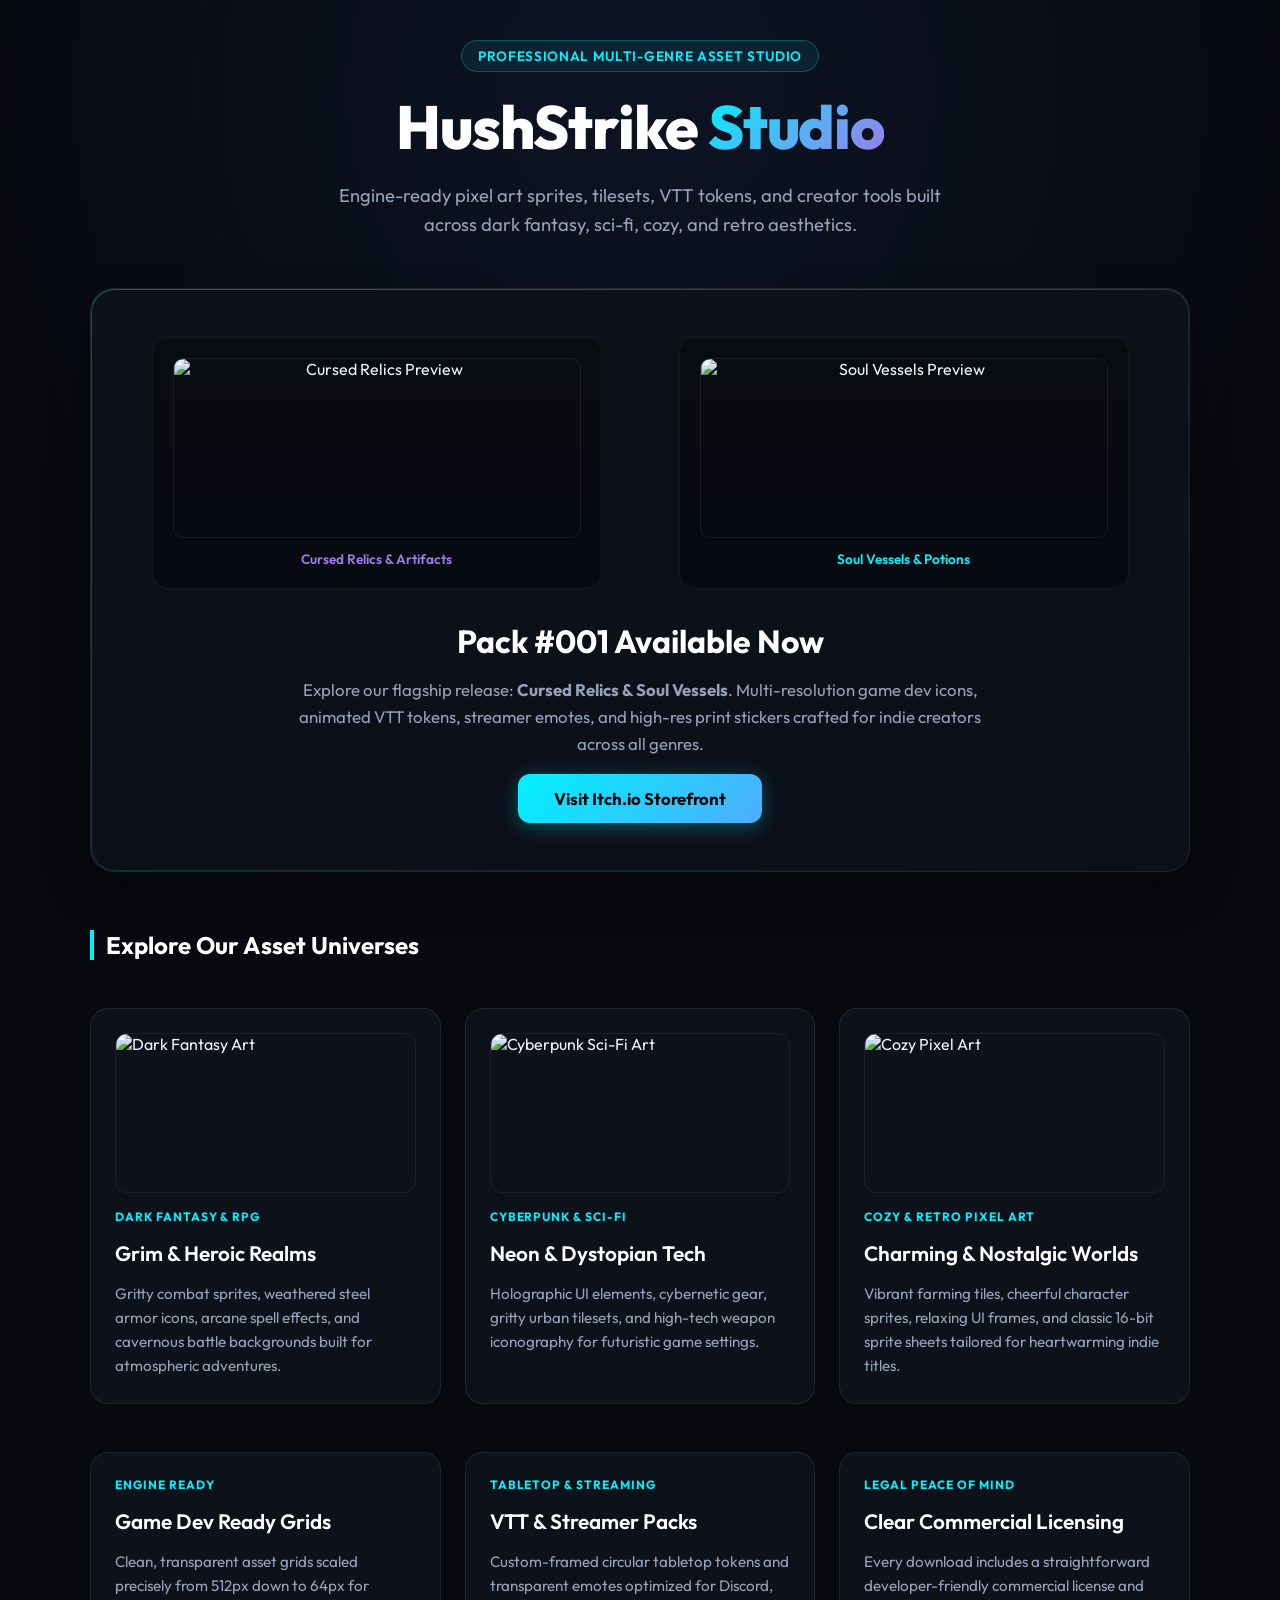
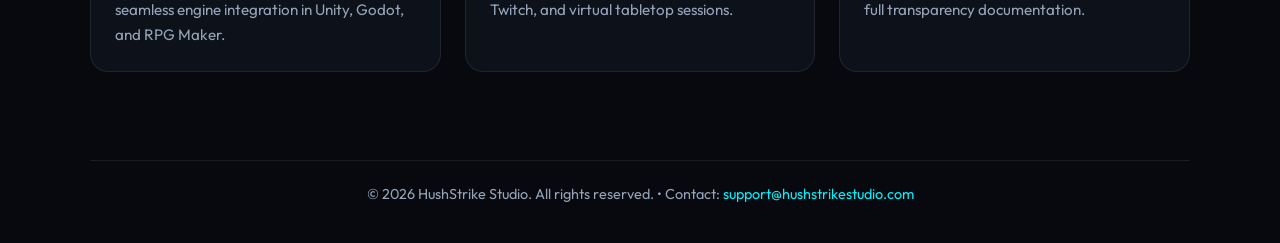
==== index.html @ 203c2a75 "Reset and update full index.html with meta tags and storefront link" ====
<!DOCTYPE html>
<html lang="en">
<head>
    <meta charset="UTF-8">
    <meta name="viewport" content="width=device-width, initial-scale=1.0">
    <title>HushStrike Studio | Professional Multi-Genre Game Assets</title>
    
    <!-- SEO & Open Graph Social Preview Meta Tags -->
    <meta name="description" content="Engine-ready pixel art sprites, tilesets, VTT tokens, and creator tools built across dark fantasy, sci-fi, cozy, and retro aesthetics.">
    <meta property="og:title" content="HushStrike Studio | Professional Multi-Genre Game Assets">
    <meta property="og:description" content="Engine-ready pixel art sprites, tilesets, VTT tokens, and creator tools. Explore Pack #001: Cursed Relics & Soul Vessels.">
    <meta property="og:type" content="website">
    <meta property="og:url" content="https://www.hushstrikestudio.com">

    <link href="https://fonts.googleapis.com/css2?family=Outfit:wght@300;400;500;600;700;800&display=swap" rel="stylesheet">
    <style>
        :root {
            --bg-deep: #07090e;
            --bg-card: #0d111a;
            --bg-card-hover: #131a28;
            --accent-cyan: #00f2fe;
            --accent-blue: #4facfe;
            --accent-purple: #9f7aea;
            --text-main: #f1f5f9;
            --text-muted: #94a3b8;
            --border-color: rgba(255, 255, 255, 0.08);
            --border-glow: rgba(0, 242, 254, 0.3);
        }

        * {
            box-sizing: border-box;
            margin: 0;
            padding: 0;
        }

        body {
            font-family: 'Outfit', sans-serif;
            background-color: var(--bg-deep);
            color: var(--text-main);
            min-height: 100vh;
            display: flex;
            flex-direction: column;
            align-items: center;
            padding: 40px 20px;
            overflow-x: hidden;
            position: relative;
        }

        body::before {
            content: '';
            position: fixed;
            top: 0; left: 0; width: 100%; height: 100%;
            background: radial-gradient(circle at 50% 10%, rgba(15, 23, 42, 0.8) 0%, rgba(7, 9, 14, 0.95) 70%);
            z-index: -1;
        }

        .container {
            max-width: 1100px;
            width: 100%;
            display: flex;
            flex-direction: column;
            align-items: center;
            gap: 48px;
        }

        /* Header */
        header {
            text-align: center;
            display: flex;
            flex-direction: column;
            align-items: center;
            gap: 16px;
        }

        .badge {
            background: rgba(0, 242, 254, 0.08);
            border: 1px solid rgba(0, 242, 254, 0.25);
            color: var(--accent-cyan);
            padding: 6px 16px;
            border-radius: 20px;
            font-size: 0.85rem;
            font-weight: 600;
            letter-spacing: 0.05em;
            text-transform: uppercase;
        }

        h1 {
            font-size: clamp(2.5rem, 5vw, 3.8rem);
            font-weight: 800;
            letter-spacing: -0.02em;
            color: #ffffff;
        }

        h1 span {
            background: linear-gradient(135deg, var(--accent-cyan), var(--accent-purple));
            -webkit-background-clip: text;
            -webkit-text-fill-color: transparent;
        }

        header p {
            font-size: 1.15rem;
            color: var(--text-muted);
            max-width: 650px;
            line-height: 1.6;
        }

        /* Hero / Flagship Banner */
        .hero-banner {
            width: 100%;
            background: linear-gradient(180deg, var(--bg-card) 0%, rgba(13, 17, 26, 0.9) 100%);
            border: 1px solid var(--border-color);
            border-radius: 24px;
            padding: 48px 32px;
            display: flex;
            flex-direction: column;
            align-items: center;
            text-align: center;
            gap: 32px;
            position: relative;
            box-shadow: 0 20px 40px rgba(0, 0, 0, 0.4), inset 0 1px 0 rgba(255, 255, 255, 0.1);
        }

        .hero-banner::after {
            content: '';
            position: absolute;
            inset: 0;
            border-radius: 24px;
            border: 1px solid transparent;
            background: linear-gradient(135deg, var(--border-glow), transparent) border-box;
            -webkit-mask: linear-gradient(#fff 0 0) padding-box, linear-gradient(#fff 0 0);
            -webkit-mask-composite: xor;
            mask-composite: exclude;
            pointer-events: none;
        }

        .art-preview-row {
            display: flex;
            justify-content: space-around;
            width: 100%;
            gap: 20px;
            flex-wrap: wrap;
        }

        .art-preview-card {
            flex: 1;
            min-width: 280px;
            max-width: 450px;
            background: rgba(0, 0, 0, 0.35);
            border: 1px solid rgba(255, 255, 255, 0.05);
            border-radius: 16px;
            padding: 20px;
            display: flex;
            flex-direction: column;
            align-items: center;
            gap: 12px;
        }

        .art-preview-card img {
            width: 100%;
            height: 180px;
            object-fit: cover;
            border-radius: 10px;
            border: 1px solid rgba(255, 255, 255, 0.08);
        }

        .hero-content {
            display: flex;
            flex-direction: column;
            align-items: center;
            gap: 16px;
            max-width: 700px;
        }

        .hero-content h2 {
            font-size: 2rem;
            font-weight: 700;
            color: #ffffff;
        }

        .hero-content p {
            color: var(--text-muted);
            font-size: 1.05rem;
            line-height: 1.6;
        }

        .btn-primary {
            display: inline-flex;
            align-items: center;
            justify-content: center;
            background: linear-gradient(135deg, var(--accent-cyan), var(--accent-blue));
            color: #07090e;
            font-weight: 700;
            font-size: 1.05rem;
            padding: 14px 36px;
            border-radius: 12px;
            text-decoration: none;
            transition: transform 0.2s ease, box-shadow 0.2s ease;
            box-shadow: 0 4px 20px rgba(0, 242, 254, 0.3);
        }

        .btn-primary:hover {
            transform: translateY(-2px);
            box-shadow: 0 6px 25px rgba(0, 242, 254, 0.5);
        }

        /* Asset Universes Grid */
        .section-title {
            font-size: 1.5rem;
            font-weight: 700;
            align-self: flex-start;
            margin-top: 10px;
            color: #ffffff;
            border-left: 4px solid var(--accent-cyan);
            padding-left: 12px;
        }

        .grid-3 {
            display: grid;
            grid-template-columns: repeat(auto-fit, minmax(320px, 1fr));
            gap: 24px;
            width: 100%;
        }

        .universe-card {
            background-color: var(--bg-card);
            border: 1px solid var(--border-color);
            border-radius: 18px;
            padding: 24px;
            display: flex;
            flex-direction: column;
            gap: 16px;
            transition: transform 0.2s ease, border-color 0.2s ease, background-color 0.2s ease;
        }

        .universe-card:hover {
            transform: translateY(-4px);
            background-color: var(--bg-card-hover);
            border-color: rgba(0, 242, 254, 0.25);
        }

        .universe-img {
            width: 100%;
            height: 160px;
            object-fit: cover;
            border-radius: 12px;
            border: 1px solid rgba(255, 255, 255, 0.06);
        }

        .universe-tag {
            font-size: 0.75rem;
            font-weight: 700;
            letter-spacing: 0.08em;
            text-transform: uppercase;
            color: var(--accent-cyan);
        }

        .universe-card h3 {
            font-size: 1.3rem;
            font-weight: 600;
            color: #ffffff;
        }

        .universe-card p {
            color: var(--text-muted);
            font-size: 0.95rem;
            line-height: 1.6;
        }

        /* Footer */
        footer {
            margin-top: 40px;
            text-align: center;
            color: var(--text-muted);
            font-size: 0.9rem;
            border-top: 1px solid var(--border-color);
            width: 100%;
            padding-top: 24px;
        }

        footer a {
            color: var(--accent-cyan);
            text-decoration: none;
        }

        footer a:hover {
            text-decoration: underline;
        }

        @media (max-width: 768px) {
            body { padding: 20px 12px; }
            .hero-banner { padding: 32px 16px; }
        }
    </style>
</head>
<body>

    <div class="container">
        <!-- Header -->
        <header>
            <div class="badge">Professional Multi-Genre Asset Studio</div>
            <h1>HushStrike <span>Studio</span></h1>
            <p>Engine-ready pixel art sprites, tilesets, VTT tokens, and creator tools built across dark fantasy, sci-fi, cozy, and retro aesthetics.</p>
        </header>

        <!-- Hero / Flagship Release Banner -->
        <section class="hero-banner">
            <div class="art-preview-row">
                <div class="art-preview-card">
                    <img src="https://images.unsplash.com/photo-1518709268805-4e9042af9f23?auto=format&fit=crop&w=600&q=80" alt="Cursed Relics Preview">
                    <span style="font-size: 0.85rem; color: var(--accent-purple); font-weight: 600;">Cursed Relics & Artifacts</span>
                </div>
                <div class="art-preview-card">
                    <img src="https://images.unsplash.com/photo-1550745165-9bc0b252726f?auto=format&fit=crop&w=600&q=80" alt="Soul Vessels Preview">
                    <span style="font-size: 0.85rem; color: var(--accent-cyan); font-weight: 600;">Soul Vessels & Potions</span>
                </div>
            </div>

            <div class="hero-content">
                <h2>Pack #001 Available Now</h2>
                <p>Explore our flagship release: <strong>Cursed Relics & Soul Vessels</strong>. Multi-resolution game dev icons, animated VTT tokens, streamer emotes, and high-res print stickers crafted for indie creators across all genres.</p>
                <a href="https://hushstrike.itch.io" target="_blank" class="btn-primary">Visit Itch.io Storefront</a>
            </div>
        </section>

        <!-- Asset Universes Grid -->
        <h2 class="section-title">Explore Our Asset Universes</h2>
        <div class="grid-3">
            <div class="universe-card">
                <img src="https://images.unsplash.com/photo-1579783902614-a3fb3927b675?auto=format&fit=crop&w=600&q=80" alt="Dark Fantasy Art" class="universe-img">
                <div class="universe-tag">Dark Fantasy & RPG</div>
                <h3>Grim & Heroic Realms</h3>
                <p>Gritty combat sprites, weathered steel armor icons, arcane spell effects, and cavernous battle backgrounds built for atmospheric adventures.</p>
            </div>

            <div class="universe-card">
                <img src="https://images.unsplash.com/photo-1508739773434-c26b3d09e071?auto=format&fit=crop&w=600&q=80" alt="Cyberpunk Sci-Fi Art" class="universe-img">
                <div class="universe-tag">Cyberpunk & Sci-Fi</div>
                <h3>Neon & Dystopian Tech</h3>
                <p>Holographic UI elements, cybernetic gear, gritty urban tilesets, and high-tech weapon iconography for futuristic game settings.</p>
            </div>

            <div class="universe-card">
                <img src="https://images.unsplash.com/photo-1550684848-fac1c5b4e853?auto=format&fit=crop&w=600&q=80" alt="Cozy Pixel Art" class="universe-img">
                <div class="universe-tag">Cozy & Retro Pixel Art</div>
                <h3>Charming & Nostalgic Worlds</h3>
                <p>Vibrant farming tiles, cheerful character sprites, relaxing UI frames, and classic 16-bit sprite sheets tailored for heartwarming indie titles.</p>
            </div>
        </div>

        <!-- Features Grid -->
        <div class="grid-3">
            <div class="universe-card">
                <div class="universe-tag">Engine Ready</div>
                <h3>Game Dev Ready Grids</h3>
                <p>Clean, transparent asset grids scaled precisely from 512px down to 64px for seamless engine integration in Unity, Godot, and RPG Maker.</p>
            </div>

            <div class="universe-card">
                <div class="universe-tag">Tabletop & Streaming</div>
                <h3>VTT & Streamer Packs</h3>
                <p>Custom-framed circular tabletop tokens and transparent emotes optimized for Discord, Twitch, and virtual tabletop sessions.</p>
            </div>

            <div class="universe-card">
                <div class="universe-tag">Legal Peace of Mind</div>
                <h3>Clear Commercial Licensing</h3>
                <p>Every download includes a straightforward developer-friendly commercial license and full transparency documentation.</p>
            </div>
        </div>

        <!-- Footer -->
        <footer>
            <p>&copy; 2026 HushStrike Studio. All rights reserved. &bull; Contact: <a href="mailto:support@hushstrikestudio.com">support@hushstrikestudio.com</a></p>
        </footer>
    </div>

</body>
</html>
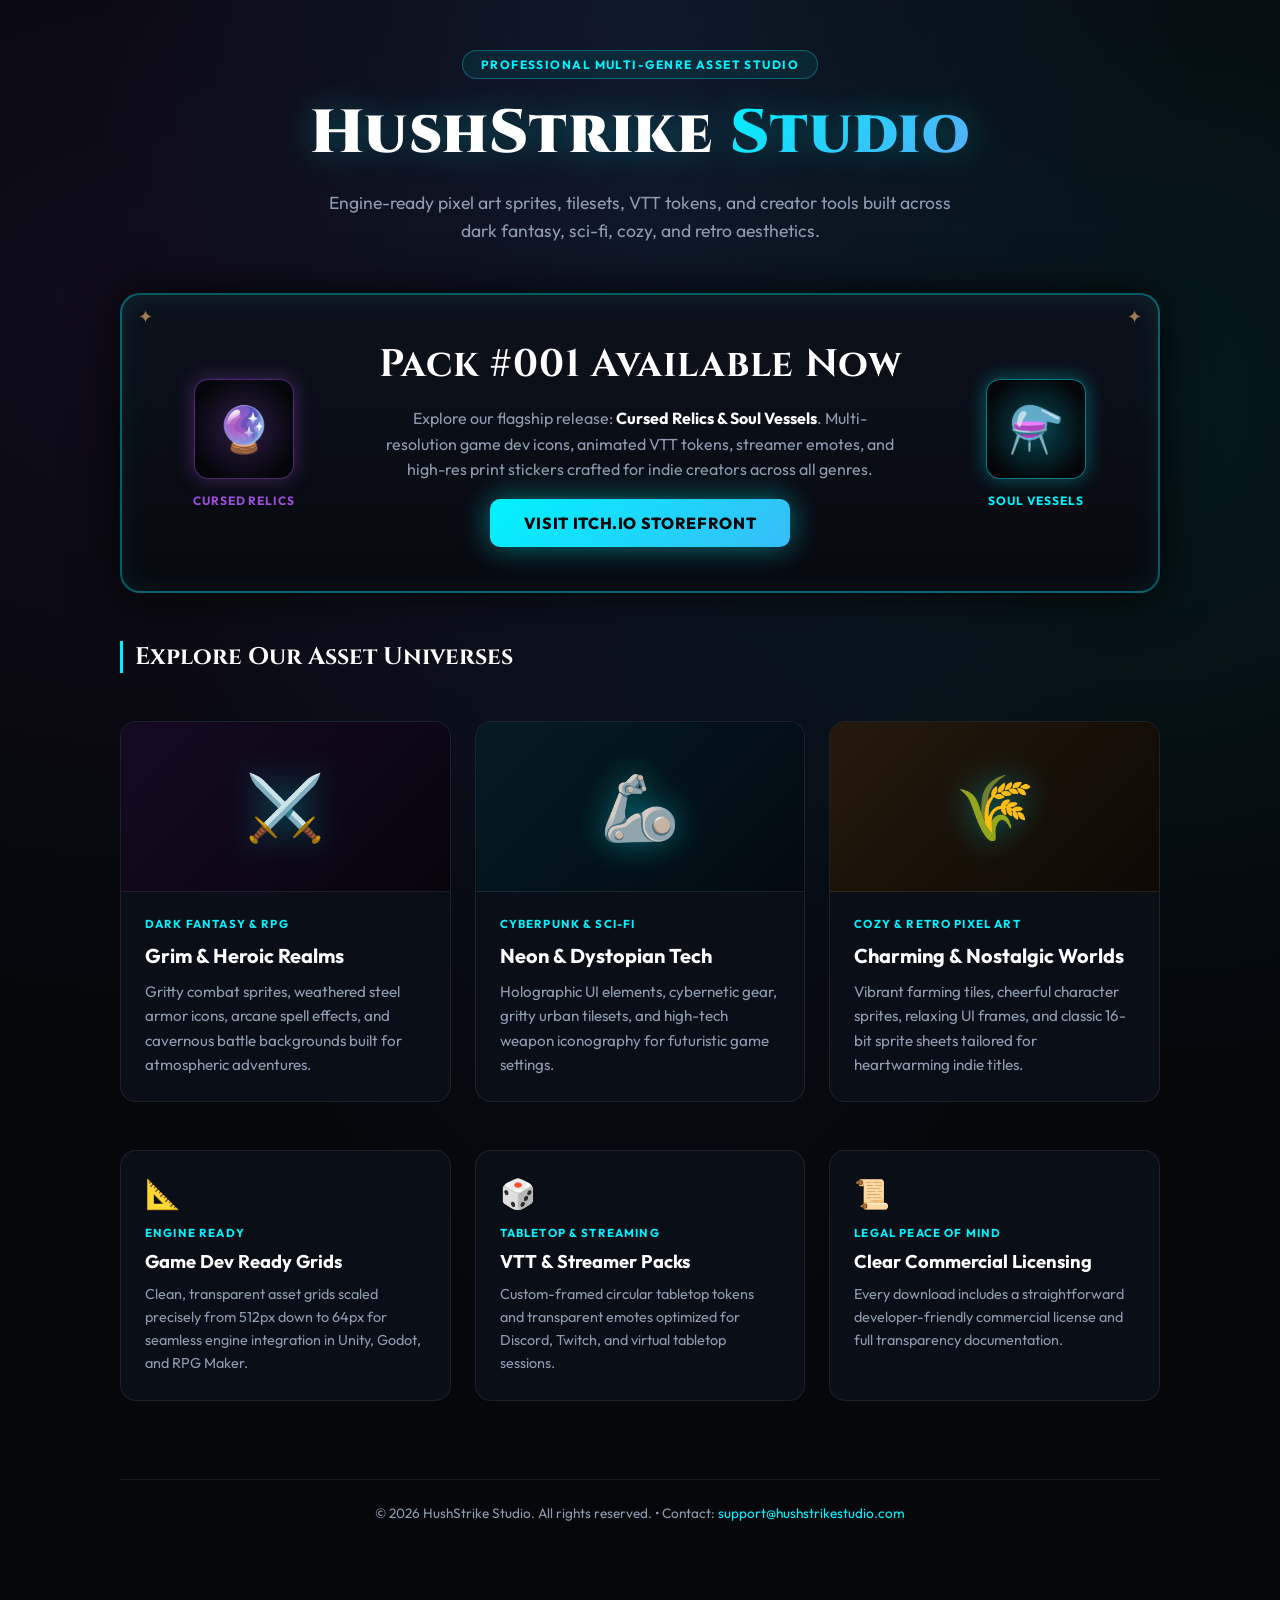
==== commit 0d996019: "Fix hero layout structure and clean up card art presentation" ====
--- a/index.html
+++ b/index.html
@@ -5,26 +5,25 @@
     <meta name="viewport" content="width=device-width, initial-scale=1.0">
     <title>HushStrike Studio | Professional Multi-Genre Game Assets</title>
     
-    <!-- SEO & Open Graph Social Preview Meta Tags -->
     <meta name="description" content="Engine-ready pixel art sprites, tilesets, VTT tokens, and creator tools built across dark fantasy, sci-fi, cozy, and retro aesthetics.">
     <meta property="og:title" content="HushStrike Studio | Professional Multi-Genre Game Assets">
     <meta property="og:description" content="Engine-ready pixel art sprites, tilesets, VTT tokens, and creator tools. Explore Pack #001: Cursed Relics & Soul Vessels.">
     <meta property="og:type" content="website">
     <meta property="og:url" content="https://www.hushstrikestudio.com">
 
-    <link href="https://fonts.googleapis.com/css2?family=Outfit:wght@300;400;500;600;700;800&display=swap" rel="stylesheet">
+    <link href="https://fonts.googleapis.com/css2?family=Cinzel:wght@700;800;900&family=Outfit:wght@400;500;600;700&display=swap" rel="stylesheet">
     <style>
         :root {
-            --bg-deep: #07090e;
-            --bg-card: #0d111a;
-            --bg-card-hover: #131a28;
+            --bg-deep: #05070b;
+            --card-surface: #0a0e17;
             --accent-cyan: #00f2fe;
             --accent-blue: #4facfe;
-            --accent-purple: #9f7aea;
-            --text-main: #f1f5f9;
-            --text-muted: #94a3b8;
-            --border-color: rgba(255, 255, 255, 0.08);
-            --border-glow: rgba(0, 242, 254, 0.3);
+            --accent-purple: #9d4edd;
+            --accent-gold: #e0a96d;
+            --text-main: #f8fafc;
+            --text-muted: #8e9bb0;
+            --border-subtle: rgba(255, 255, 255, 0.08);
+            --border-glow: rgba(0, 242, 254, 0.4);
         }
 
         * {
@@ -36,26 +35,19 @@
         body {
             font-family: 'Outfit', sans-serif;
             background-color: var(--bg-deep);
+            background-image: 
+                radial-gradient(ellipse at 50% 0%, rgba(20, 35, 60, 0.6) 0%, transparent 60%),
+                radial-gradient(circle at 10% 20%, rgba(157, 78, 221, 0.08) 0%, transparent 40%),
+                radial-gradient(circle at 90% 25%, rgba(0, 242, 254, 0.08) 0%, transparent 40%);
             color: var(--text-main);
             min-height: 100vh;
             display: flex;
-            flex-direction: column;
-            align-items: center;
-            padding: 40px 20px;
-            overflow-x: hidden;
-            position: relative;
-        }
-
-        body::before {
-            content: '';
-            position: fixed;
-            top: 0; left: 0; width: 100%; height: 100%;
-            background: radial-gradient(circle at 50% 10%, rgba(15, 23, 42, 0.8) 0%, rgba(7, 9, 14, 0.95) 70%);
-            z-index: -1;
+            justify-content: center;
+            padding: 50px 20px 80px 20px;
         }
 
         .container {
-            max-width: 1100px;
+            max-width: 1040px;
             width: 100%;
             display: flex;
             flex-direction: column;
@@ -63,200 +55,252 @@
             gap: 48px;
         }
 
-        /* Header */
+        /* Studio Header */
         header {
             text-align: center;
             display: flex;
             flex-direction: column;
             align-items: center;
-            gap: 16px;
+            gap: 14px;
         }
 
         .badge {
             background: rgba(0, 242, 254, 0.08);
-            border: 1px solid rgba(0, 242, 254, 0.25);
+            border: 1px solid rgba(0, 242, 254, 0.3);
             color: var(--accent-cyan);
-            padding: 6px 16px;
-            border-radius: 20px;
-            font-size: 0.85rem;
-            font-weight: 600;
-            letter-spacing: 0.05em;
+            padding: 6px 18px;
+            border-radius: 9999px;
+            font-size: 0.75rem;
+            font-weight: 700;
+            letter-spacing: 0.12em;
             text-transform: uppercase;
         }
 
         h1 {
-            font-size: clamp(2.5rem, 5vw, 3.8rem);
-            font-weight: 800;
-            letter-spacing: -0.02em;
-            color: #ffffff;
+            font-family: 'Cinzel', serif;
+            font-size: clamp(2.4rem, 5vw, 3.8rem);
+            font-weight: 900;
+            letter-spacing: 0.02em;
+            color: #ffffff;
+            text-shadow: 0 0 35px rgba(0, 242, 254, 0.3);
         }
 
         h1 span {
-            background: linear-gradient(135deg, var(--accent-cyan), var(--accent-purple));
+            background: linear-gradient(135deg, var(--accent-cyan), #60a5fa);
             -webkit-background-clip: text;
             -webkit-text-fill-color: transparent;
         }
 
         header p {
-            font-size: 1.15rem;
+            font-size: 1.1rem;
             color: var(--text-muted);
-            max-width: 650px;
+            max-width: 640px;
             line-height: 1.6;
         }
 
-        /* Hero / Flagship Banner */
+        /* Ornate Hero Showcase (Pack 001) */
         .hero-banner {
             width: 100%;
-            background: linear-gradient(180deg, var(--bg-card) 0%, rgba(13, 17, 26, 0.9) 100%);
-            border: 1px solid var(--border-color);
-            border-radius: 24px;
-            padding: 48px 32px;
-            display: flex;
-            flex-direction: column;
-            align-items: center;
+            position: relative;
+            background: linear-gradient(180deg, #0d121c 0%, #07090f 100%);
+            border: 2px solid rgba(0, 242, 254, 0.35);
+            border-radius: 20px;
+            padding: 44px 32px;
+            display: grid;
+            grid-template-columns: 180px 1fr 180px;
+            align-items: center;
+            gap: 24px;
+            box-shadow: 0 0 50px rgba(0, 0, 0, 0.9), inset 0 0 30px rgba(0, 242, 254, 0.08);
+            overflow: hidden;
+        }
+
+        /* Decorative filigree corners */
+        .hero-banner::before {
+            content: "✦";
+            position: absolute;
+            top: 10px; left: 16px;
+            color: var(--accent-gold);
+            font-size: 1.1rem;
+            opacity: 0.7;
+        }
+        .hero-banner::after {
+            content: "✦";
+            position: absolute;
+            top: 10px; right: 16px;
+            color: var(--accent-gold);
+            font-size: 1.1rem;
+            opacity: 0.7;
+        }
+
+        .side-art {
+            display: flex;
+            flex-direction: column;
+            align-items: center;
+            gap: 14px;
+        }
+
+        .relic-item {
+            width: 100px;
+            height: 100px;
+            border-radius: 14px;
+            background: radial-gradient(circle, rgba(157, 78, 221, 0.25) 0%, rgba(0,0,0,0.6) 80%);
+            border: 1px solid rgba(157, 78, 221, 0.5);
+            display: flex;
+            align-items: center;
+            justify-content: center;
+            font-size: 2.8rem;
+            box-shadow: 0 0 20px rgba(157, 78, 221, 0.35);
+            animation: pulseGlow 4s infinite ease-in-out;
+        }
+
+        .vessel-item {
+            width: 100px;
+            height: 100px;
+            border-radius: 14px;
+            background: radial-gradient(circle, rgba(0, 242, 254, 0.25) 0%, rgba(0,0,0,0.6) 80%);
+            border: 1px solid rgba(0, 242, 254, 0.5);
+            display: flex;
+            align-items: center;
+            justify-content: center;
+            font-size: 2.8rem;
+            box-shadow: 0 0 20px rgba(0, 242, 254, 0.35);
+            animation: pulseGlow 4s infinite ease-in-out reverse;
+        }
+
+        .side-art-label {
+            font-size: 0.75rem;
+            font-weight: 700;
+            letter-spacing: 0.08em;
+            text-transform: uppercase;
+        }
+
+        .hero-content {
             text-align: center;
-            gap: 32px;
-            position: relative;
-            box-shadow: 0 20px 40px rgba(0, 0, 0, 0.4), inset 0 1px 0 rgba(255, 255, 255, 0.1);
-        }
-
-        .hero-banner::after {
-            content: '';
-            position: absolute;
-            inset: 0;
-            border-radius: 24px;
-            border: 1px solid transparent;
-            background: linear-gradient(135deg, var(--border-glow), transparent) border-box;
-            -webkit-mask: linear-gradient(#fff 0 0) padding-box, linear-gradient(#fff 0 0);
-            -webkit-mask-composite: xor;
-            mask-composite: exclude;
-            pointer-events: none;
-        }
-
-        .art-preview-row {
-            display: flex;
-            justify-content: space-around;
-            width: 100%;
-            gap: 20px;
-            flex-wrap: wrap;
-        }
-
-        .art-preview-card {
-            flex: 1;
-            min-width: 280px;
-            max-width: 450px;
-            background: rgba(0, 0, 0, 0.35);
-            border: 1px solid rgba(255, 255, 255, 0.05);
-            border-radius: 16px;
-            padding: 20px;
-            display: flex;
-            flex-direction: column;
-            align-items: center;
-            gap: 12px;
-        }
-
-        .art-preview-card img {
-            width: 100%;
-            height: 180px;
-            object-fit: cover;
-            border-radius: 10px;
-            border: 1px solid rgba(255, 255, 255, 0.08);
-        }
-
-        .hero-content {
             display: flex;
             flex-direction: column;
             align-items: center;
             gap: 16px;
-            max-width: 700px;
         }
 
         .hero-content h2 {
-            font-size: 2rem;
-            font-weight: 700;
-            color: #ffffff;
+            font-family: 'Cinzel', serif;
+            font-size: clamp(1.8rem, 3.5vw, 2.4rem);
+            color: #ffffff;
+            letter-spacing: 0.02em;
         }
 
         .hero-content p {
             color: var(--text-muted);
-            font-size: 1.05rem;
+            font-size: 1rem;
             line-height: 1.6;
-        }
-
-        .btn-primary {
+            max-width: 520px;
+        }
+
+        .hero-content p strong {
+            color: #ffffff;
+        }
+
+        .btn-store {
             display: inline-flex;
             align-items: center;
             justify-content: center;
-            background: linear-gradient(135deg, var(--accent-cyan), var(--accent-blue));
-            color: #07090e;
-            font-weight: 700;
-            font-size: 1.05rem;
-            padding: 14px 36px;
-            border-radius: 12px;
+            background: linear-gradient(135deg, var(--accent-cyan), #38bdf8);
+            color: #05070b;
+            font-weight: 800;
+            font-size: 1rem;
+            letter-spacing: 0.04em;
+            text-transform: uppercase;
+            padding: 14px 34px;
+            border-radius: 10px;
             text-decoration: none;
+            box-shadow: 0 0 30px rgba(0, 242, 254, 0.45);
             transition: transform 0.2s ease, box-shadow 0.2s ease;
-            box-shadow: 0 4px 20px rgba(0, 242, 254, 0.3);
-        }
-
-        .btn-primary:hover {
+        }
+
+        .btn-store:hover {
             transform: translateY(-2px);
-            box-shadow: 0 6px 25px rgba(0, 242, 254, 0.5);
+            box-shadow: 0 0 45px rgba(0, 242, 254, 0.7);
+        }
+
+        /* Section Titles */
+        .section-title {
+            font-family: 'Cinzel', serif;
+            font-size: 1.5rem;
+            font-weight: 700;
+            align-self: flex-start;
+            color: #ffffff;
+            border-left: 3px solid var(--accent-cyan);
+            padding-left: 12px;
         }
 
         /* Asset Universes Grid */
-        .section-title {
-            font-size: 1.5rem;
-            font-weight: 700;
-            align-self: flex-start;
-            margin-top: 10px;
-            color: #ffffff;
-            border-left: 4px solid var(--accent-cyan);
-            padding-left: 12px;
-        }
-
         .grid-3 {
             display: grid;
-            grid-template-columns: repeat(auto-fit, minmax(320px, 1fr));
+            grid-template-columns: repeat(auto-fit, minmax(310px, 1fr));
             gap: 24px;
             width: 100%;
         }
 
         .universe-card {
-            background-color: var(--bg-card);
-            border: 1px solid var(--border-color);
-            border-radius: 18px;
-            padding: 24px;
-            display: flex;
-            flex-direction: column;
-            gap: 16px;
-            transition: transform 0.2s ease, border-color 0.2s ease, background-color 0.2s ease;
+            background-color: var(--card-surface);
+            border: 1px solid var(--border-subtle);
+            border-radius: 16px;
+            overflow: hidden;
+            display: flex;
+            flex-direction: column;
+            transition: transform 0.2s ease, border-color 0.2s ease;
         }
 
         .universe-card:hover {
             transform: translateY(-4px);
-            background-color: var(--bg-card-hover);
-            border-color: rgba(0, 242, 254, 0.25);
-        }
-
-        .universe-img {
+            border-color: rgba(0, 242, 254, 0.3);
+        }
+
+        .card-graphic {
             width: 100%;
-            height: 160px;
-            object-fit: cover;
-            border-radius: 12px;
-            border: 1px solid rgba(255, 255, 255, 0.06);
+            height: 170px;
+            display: flex;
+            align-items: center;
+            justify-content: center;
+            position: relative;
+            overflow: hidden;
+            border-bottom: 1px solid var(--border-subtle);
+        }
+
+        /* Illustrated card banners using styled atmospheric layers */
+        .dark-fantasy-bg {
+            background: linear-gradient(135deg, #160a22 0%, #08040d 100%);
+        }
+        .cyberpunk-bg {
+            background: linear-gradient(135deg, #041b24 0%, #030a10 100%);
+        }
+        .cozy-bg {
+            background: linear-gradient(135deg, #24190b 0%, #0e0904 100%);
+        }
+
+        .graphic-art-showcase {
+            font-size: 4rem;
+            filter: drop-shadow(0 0 16px rgba(0, 242, 254, 0.4));
+        }
+
+        .card-body {
+            padding: 24px;
+            display: flex;
+            flex-direction: column;
+            gap: 12px;
         }
 
         .universe-tag {
-            font-size: 0.75rem;
-            font-weight: 700;
-            letter-spacing: 0.08em;
+            font-size: 0.72rem;
+            font-weight: 700;
+            letter-spacing: 0.1em;
             text-transform: uppercase;
             color: var(--accent-cyan);
         }
 
         .universe-card h3 {
-            font-size: 1.3rem;
-            font-weight: 600;
+            font-size: 1.25rem;
+            font-weight: 700;
             color: #ffffff;
         }
 
@@ -266,13 +310,40 @@
             line-height: 1.6;
         }
 
-        /* Footer */
+        /* Feature Cards */
+        .feature-card {
+            background-color: var(--card-surface);
+            border: 1px solid var(--border-subtle);
+            border-radius: 16px;
+            padding: 24px;
+            display: flex;
+            flex-direction: column;
+            gap: 10px;
+        }
+
+        .feature-icon {
+            font-size: 1.8rem;
+            margin-bottom: 4px;
+        }
+
+        .feature-card h3 {
+            font-size: 1.15rem;
+            font-weight: 700;
+            color: #ffffff;
+        }
+
+        .feature-card p {
+            color: var(--text-muted);
+            font-size: 0.9rem;
+            line-height: 1.6;
+        }
+
         footer {
-            margin-top: 40px;
+            margin-top: 30px;
             text-align: center;
             color: var(--text-muted);
-            font-size: 0.9rem;
-            border-top: 1px solid var(--border-color);
+            font-size: 0.85rem;
+            border-top: 1px solid var(--border-subtle);
             width: 100%;
             padding-top: 24px;
         }
@@ -282,86 +353,113 @@
             text-decoration: none;
         }
 
-        footer a:hover {
-            text-decoration: underline;
-        }
-
-        @media (max-width: 768px) {
-            body { padding: 20px 12px; }
-            .hero-banner { padding: 32px 16px; }
+        @keyframes pulseGlow {
+            0%, 100% { transform: scale(1); box-shadow: 0 0 20px rgba(157, 78, 221, 0.35); }
+            50% { transform: scale(1.04); box-shadow: 0 0 35px rgba(157, 78, 221, 0.6); }
+        }
+
+        @media (max-width: 820px) {
+            .hero-banner {
+                grid-template-columns: 1fr;
+                padding: 32px 20px;
+            }
+            .side-art {
+                flex-direction: row;
+                justify-content: center;
+            }
         }
     </style>
 </head>
 <body>
 
     <div class="container">
-        <!-- Header -->
+        <!-- Studio Header -->
         <header>
             <div class="badge">Professional Multi-Genre Asset Studio</div>
             <h1>HushStrike <span>Studio</span></h1>
             <p>Engine-ready pixel art sprites, tilesets, VTT tokens, and creator tools built across dark fantasy, sci-fi, cozy, and retro aesthetics.</p>
         </header>
 
-        <!-- Hero / Flagship Release Banner -->
+        <!-- Flagship Hero Showcase -->
         <section class="hero-banner">
-            <div class="art-preview-row">
-                <div class="art-preview-card">
-                    <img src="https://images.unsplash.com/photo-1518709268805-4e9042af9f23?auto=format&fit=crop&w=600&q=80" alt="Cursed Relics Preview">
-                    <span style="font-size: 0.85rem; color: var(--accent-purple); font-weight: 600;">Cursed Relics & Artifacts</span>
-                </div>
-                <div class="art-preview-card">
-                    <img src="https://images.unsplash.com/photo-1550745165-9bc0b252726f?auto=format&fit=crop&w=600&q=80" alt="Soul Vessels Preview">
-                    <span style="font-size: 0.85rem; color: var(--accent-cyan); font-weight: 600;">Soul Vessels & Potions</span>
-                </div>
-            </div>
-
+            <!-- Left Side Art: Cursed Relics -->
+            <div class="side-art">
+                <div class="relic-item">🔮</div>
+                <div class="side-art-label" style="color: var(--accent-purple);">Cursed Relics</div>
+            </div>
+
+            <!-- Central Callout -->
             <div class="hero-content">
                 <h2>Pack #001 Available Now</h2>
                 <p>Explore our flagship release: <strong>Cursed Relics & Soul Vessels</strong>. Multi-resolution game dev icons, animated VTT tokens, streamer emotes, and high-res print stickers crafted for indie creators across all genres.</p>
-                <a href="https://hushstrike.itch.io" target="_blank" class="btn-primary">Visit Itch.io Storefront</a>
+                <a href="https://hushstrike.itch.io" target="_blank" class="btn-store">Visit Itch.io Storefront</a>
+            </div>
+
+            <!-- Right Side Art: Soul Vessels -->
+            <div class="side-art">
+                <div class="vessel-item">⚗️</div>
+                <div class="side-art-label" style="color: var(--accent-cyan);">Soul Vessels</div>
             </div>
         </section>
 
-        <!-- Asset Universes Grid -->
+        <!-- Asset Universes Showcase -->
         <h2 class="section-title">Explore Our Asset Universes</h2>
         <div class="grid-3">
+            <!-- Dark Fantasy Card -->
             <div class="universe-card">
-                <img src="https://images.unsplash.com/photo-1579783902614-a3fb3927b675?auto=format&fit=crop&w=600&q=80" alt="Dark Fantasy Art" class="universe-img">
-                <div class="universe-tag">Dark Fantasy & RPG</div>
-                <h3>Grim & Heroic Realms</h3>
-                <p>Gritty combat sprites, weathered steel armor icons, arcane spell effects, and cavernous battle backgrounds built for atmospheric adventures.</p>
-            </div>
-
+                <div class="card-graphic dark-fantasy-bg">
+                    <div class="graphic-art-showcase">⚔️</div>
+                </div>
+                <div class="card-body">
+                    <div class="universe-tag">Dark Fantasy & RPG</div>
+                    <h3>Grim & Heroic Realms</h3>
+                    <p>Gritty combat sprites, weathered steel armor icons, arcane spell effects, and cavernous battle backgrounds built for atmospheric adventures.</p>
+                </div>
+            </div>
+
+            <!-- Cyberpunk Card -->
             <div class="universe-card">
-                <img src="https://images.unsplash.com/photo-1508739773434-c26b3d09e071?auto=format&fit=crop&w=600&q=80" alt="Cyberpunk Sci-Fi Art" class="universe-img">
-                <div class="universe-tag">Cyberpunk & Sci-Fi</div>
-                <h3>Neon & Dystopian Tech</h3>
-                <p>Holographic UI elements, cybernetic gear, gritty urban tilesets, and high-tech weapon iconography for futuristic game settings.</p>
-            </div>
-
+                <div class="card-graphic cyberpunk-bg">
+                    <div class="graphic-art-showcase">🦾</div>
+                </div>
+                <div class="card-body">
+                    <div class="universe-tag">Cyberpunk & Sci-Fi</div>
+                    <h3>Neon & Dystopian Tech</h3>
+                    <p>Holographic UI elements, cybernetic gear, gritty urban tilesets, and high-tech weapon iconography for futuristic game settings.</p>
+                </div>
+            </div>
+
+            <!-- Cozy Pixel Card -->
             <div class="universe-card">
-                <img src="https://images.unsplash.com/photo-1550684848-fac1c5b4e853?auto=format&fit=crop&w=600&q=80" alt="Cozy Pixel Art" class="universe-img">
-                <div class="universe-tag">Cozy & Retro Pixel Art</div>
-                <h3>Charming & Nostalgic Worlds</h3>
-                <p>Vibrant farming tiles, cheerful character sprites, relaxing UI frames, and classic 16-bit sprite sheets tailored for heartwarming indie titles.</p>
+                <div class="card-graphic cozy-bg">
+                    <div class="graphic-art-showcase">🌾</div>
+                </div>
+                <div class="card-body">
+                    <div class="universe-tag">Cozy & Retro Pixel Art</div>
+                    <h3>Charming & Nostalgic Worlds</h3>
+                    <p>Vibrant farming tiles, cheerful character sprites, relaxing UI frames, and classic 16-bit sprite sheets tailored for heartwarming indie titles.</p>
+                </div>
             </div>
         </div>
 
-        <!-- Features Grid -->
+        <!-- Engine & Creator Specs -->
         <div class="grid-3">
-            <div class="universe-card">
+            <div class="feature-card">
+                <div class="feature-icon">📐</div>
                 <div class="universe-tag">Engine Ready</div>
                 <h3>Game Dev Ready Grids</h3>
                 <p>Clean, transparent asset grids scaled precisely from 512px down to 64px for seamless engine integration in Unity, Godot, and RPG Maker.</p>
             </div>
 
-            <div class="universe-card">
+            <div class="feature-card">
+                <div class="feature-icon">🎲</div>
                 <div class="universe-tag">Tabletop & Streaming</div>
                 <h3>VTT & Streamer Packs</h3>
                 <p>Custom-framed circular tabletop tokens and transparent emotes optimized for Discord, Twitch, and virtual tabletop sessions.</p>
             </div>
 
-            <div class="universe-card">
+            <div class="feature-card">
+                <div class="feature-icon">📜</div>
                 <div class="universe-tag">Legal Peace of Mind</div>
                 <h3>Clear Commercial Licensing</h3>
                 <p>Every download includes a straightforward developer-friendly commercial license and full transparency documentation.</p>
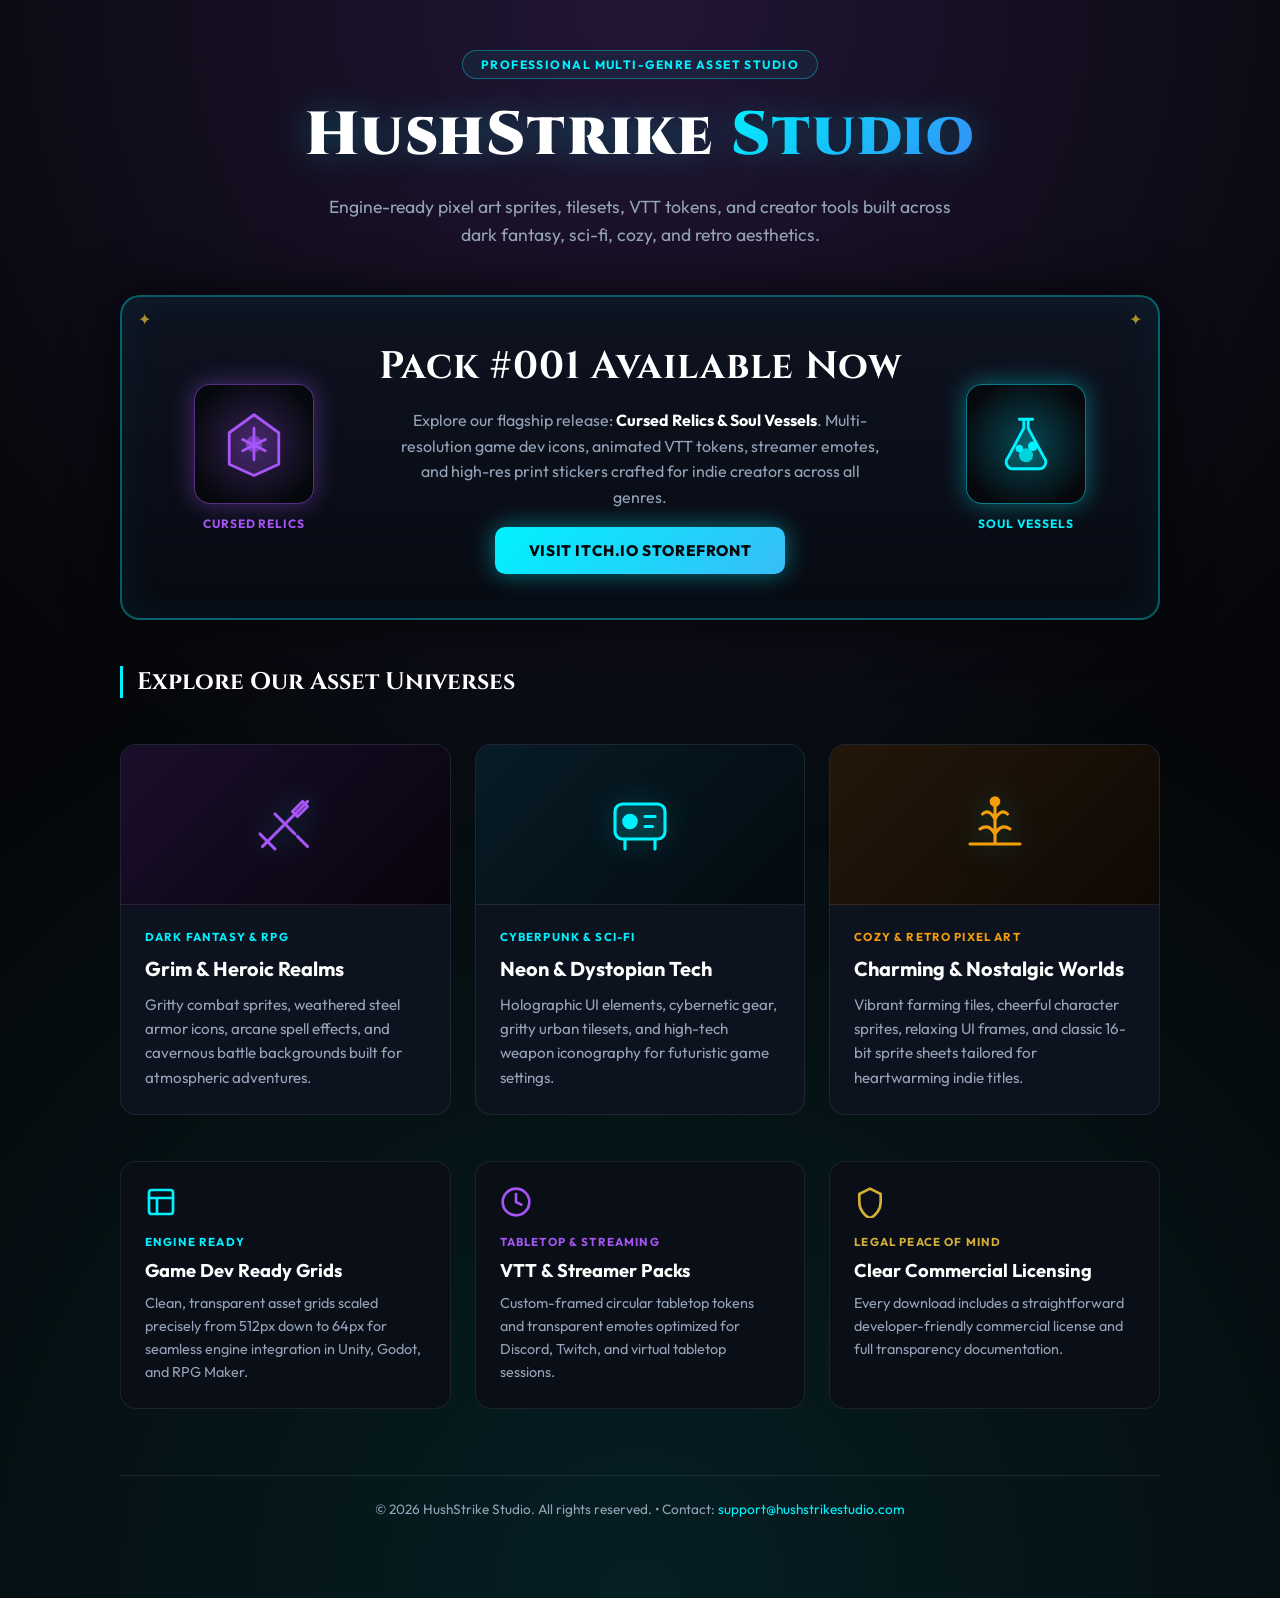
==== commit afa40e0a: "Update layout with embedded SVG artwork and flagship hero framing" ====
--- a/index.html
+++ b/index.html
@@ -3,27 +3,29 @@
 <head>
     <meta charset="UTF-8">
     <meta name="viewport" content="width=device-width, initial-scale=1.0">
-    <title>HushStrike Studio | Professional Multi-Genre Game Assets</title>
+    <title>HushStrike Studio | Multi-Genre Game Asset Studio</title>
     
     <meta name="description" content="Engine-ready pixel art sprites, tilesets, VTT tokens, and creator tools built across dark fantasy, sci-fi, cozy, and retro aesthetics.">
-    <meta property="og:title" content="HushStrike Studio | Professional Multi-Genre Game Assets">
+    <meta property="og:title" content="HushStrike Studio | Multi-Genre Game Asset Studio">
     <meta property="og:description" content="Engine-ready pixel art sprites, tilesets, VTT tokens, and creator tools. Explore Pack #001: Cursed Relics & Soul Vessels.">
     <meta property="og:type" content="website">
     <meta property="og:url" content="https://www.hushstrikestudio.com">
 
-    <link href="https://fonts.googleapis.com/css2?family=Cinzel:wght@700;800;900&family=Outfit:wght@400;500;600;700&display=swap" rel="stylesheet">
+    <link href="https://fonts.googleapis.com/css2?family=Cinzel:wght@600;700;800;900&family=Outfit:wght@300;400;500;600;700&display=swap" rel="stylesheet">
     <style>
         :root {
-            --bg-deep: #05070b;
-            --card-surface: #0a0e17;
-            --accent-cyan: #00f2fe;
-            --accent-blue: #4facfe;
-            --accent-purple: #9d4edd;
-            --accent-gold: #e0a96d;
-            --text-main: #f8fafc;
-            --text-muted: #8e9bb0;
+            --bg-void: #05070a;
+            --surface-panel: #0a0e17;
+            --surface-card: #0d121f;
+            --cyan-glow: #00f2fe;
+            --cyan-dim: rgba(0, 242, 254, 0.15);
+            --purple-glow: #a855f7;
+            --purple-dim: rgba(168, 85, 247, 0.15);
+            --gold-accent: #d4af37;
+            --text-heading: #f8fafc;
+            --text-muted: #94a3b8;
             --border-subtle: rgba(255, 255, 255, 0.08);
-            --border-glow: rgba(0, 242, 254, 0.4);
+            --border-glow: rgba(0, 242, 254, 0.35);
         }
 
         * {
@@ -34,12 +36,11 @@
 
         body {
             font-family: 'Outfit', sans-serif;
-            background-color: var(--bg-deep);
+            background-color: var(--bg-void);
             background-image: 
-                radial-gradient(ellipse at 50% 0%, rgba(20, 35, 60, 0.6) 0%, transparent 60%),
-                radial-gradient(circle at 10% 20%, rgba(157, 78, 221, 0.08) 0%, transparent 40%),
-                radial-gradient(circle at 90% 25%, rgba(0, 242, 254, 0.08) 0%, transparent 40%);
-            color: var(--text-main);
+                radial-gradient(circle at 50% 0%, rgba(168, 85, 247, 0.18) 0%, transparent 50%),
+                radial-gradient(circle at 50% 100%, rgba(0, 242, 254, 0.1) 0%, transparent 60%);
+            color: var(--text-muted);
             min-height: 100vh;
             display: flex;
             justify-content: center;
@@ -52,22 +53,22 @@
             display: flex;
             flex-direction: column;
             align-items: center;
-            gap: 48px;
-        }
-
-        /* Studio Header */
+            gap: 46px;
+        }
+
+        /* Top Header */
         header {
             text-align: center;
             display: flex;
             flex-direction: column;
             align-items: center;
-            gap: 14px;
+            gap: 16px;
         }
 
         .badge {
-            background: rgba(0, 242, 254, 0.08);
-            border: 1px solid rgba(0, 242, 254, 0.3);
-            color: var(--accent-cyan);
+            background: rgba(0, 242, 254, 0.06);
+            border: 1px solid rgba(0, 242, 254, 0.35);
+            color: var(--cyan-glow);
             padding: 6px 18px;
             border-radius: 9999px;
             font-size: 0.75rem;
@@ -80,13 +81,13 @@
             font-family: 'Cinzel', serif;
             font-size: clamp(2.4rem, 5vw, 3.8rem);
             font-weight: 900;
-            letter-spacing: 0.02em;
+            letter-spacing: 0.03em;
             color: #ffffff;
             text-shadow: 0 0 35px rgba(0, 242, 254, 0.3);
         }
 
         h1 span {
-            background: linear-gradient(135deg, var(--accent-cyan), #60a5fa);
+            background: linear-gradient(135deg, var(--cyan-glow), #3b82f6);
             -webkit-background-clip: text;
             -webkit-text-fill-color: transparent;
         }
@@ -98,83 +99,81 @@
             line-height: 1.6;
         }
 
-        /* Ornate Hero Showcase (Pack 001) */
+        /* Hero Banner */
         .hero-banner {
             width: 100%;
-            position: relative;
-            background: linear-gradient(180deg, #0d121c 0%, #07090f 100%);
-            border: 2px solid rgba(0, 242, 254, 0.35);
+            background: linear-gradient(180deg, #0e1320 0%, #070a12 100%);
+            border: 2px solid var(--border-glow);
             border-radius: 20px;
             padding: 44px 32px;
             display: grid;
-            grid-template-columns: 180px 1fr 180px;
+            grid-template-columns: 200px 1fr 200px;
             align-items: center;
             gap: 24px;
-            box-shadow: 0 0 50px rgba(0, 0, 0, 0.9), inset 0 0 30px rgba(0, 242, 254, 0.08);
-            overflow: hidden;
-        }
-
-        /* Decorative filigree corners */
+            box-shadow: 0 0 50px rgba(0, 0, 0, 0.8), inset 0 0 40px rgba(0, 242, 254, 0.06);
+            position: relative;
+        }
+
         .hero-banner::before {
             content: "✦";
             position: absolute;
-            top: 10px; left: 16px;
-            color: var(--accent-gold);
-            font-size: 1.1rem;
-            opacity: 0.7;
-        }
+            top: 12px; left: 16px;
+            color: var(--gold-accent);
+            font-size: 1rem;
+            opacity: 0.8;
+        }
+
         .hero-banner::after {
             content: "✦";
             position: absolute;
-            top: 10px; right: 16px;
-            color: var(--accent-gold);
-            font-size: 1.1rem;
-            opacity: 0.7;
-        }
-
-        .side-art {
-            display: flex;
-            flex-direction: column;
-            align-items: center;
-            gap: 14px;
-        }
-
-        .relic-item {
-            width: 100px;
-            height: 100px;
-            border-radius: 14px;
-            background: radial-gradient(circle, rgba(157, 78, 221, 0.25) 0%, rgba(0,0,0,0.6) 80%);
-            border: 1px solid rgba(157, 78, 221, 0.5);
+            top: 12px; right: 16px;
+            color: var(--gold-accent);
+            font-size: 1rem;
+            opacity: 0.8;
+        }
+
+        .hero-art-side {
+            display: flex;
+            flex-direction: column;
+            align-items: center;
+            gap: 12px;
+        }
+
+        .art-avatar {
+            width: 120px;
+            height: 120px;
+            border-radius: 16px;
             display: flex;
             align-items: center;
             justify-content: center;
-            font-size: 2.8rem;
-            box-shadow: 0 0 20px rgba(157, 78, 221, 0.35);
-            animation: pulseGlow 4s infinite ease-in-out;
-        }
-
-        .vessel-item {
-            width: 100px;
-            height: 100px;
-            border-radius: 14px;
-            background: radial-gradient(circle, rgba(0, 242, 254, 0.25) 0%, rgba(0,0,0,0.6) 80%);
+            position: relative;
+        }
+
+        .relics-bg {
+            background: radial-gradient(circle, rgba(168, 85, 247, 0.25) 0%, rgba(5, 7, 10, 0.8) 80%);
+            border: 1px solid rgba(168, 85, 247, 0.5);
+            box-shadow: 0 0 25px rgba(168, 85, 247, 0.4);
+        }
+
+        .vessels-bg {
+            background: radial-gradient(circle, rgba(0, 242, 254, 0.25) 0%, rgba(5, 7, 10, 0.8) 80%);
             border: 1px solid rgba(0, 242, 254, 0.5);
-            display: flex;
-            align-items: center;
-            justify-content: center;
-            font-size: 2.8rem;
-            box-shadow: 0 0 20px rgba(0, 242, 254, 0.35);
-            animation: pulseGlow 4s infinite ease-in-out reverse;
-        }
-
-        .side-art-label {
+            box-shadow: 0 0 25px rgba(0, 242, 254, 0.4);
+        }
+
+        .art-avatar svg {
+            width: 72px;
+            height: 72px;
+        }
+
+        .hero-art-label {
             font-size: 0.75rem;
             font-weight: 700;
             letter-spacing: 0.08em;
             text-transform: uppercase;
         }
 
-        .hero-content {
+        .hero-center {
             text-align: center;
             display: flex;
             flex-direction: column;
@@ -182,21 +181,21 @@
             gap: 16px;
         }
 
-        .hero-content h2 {
+        .hero-center h2 {
             font-family: 'Cinzel', serif;
             font-size: clamp(1.8rem, 3.5vw, 2.4rem);
             color: #ffffff;
             letter-spacing: 0.02em;
         }
 
-        .hero-content p {
-            color: var(--text-muted);
+        .hero-center p {
             font-size: 1rem;
             line-height: 1.6;
-            max-width: 520px;
-        }
-
-        .hero-content p strong {
+            max-width: 480px;
+            color: var(--text-muted);
+        }
+
+        .hero-center p strong {
             color: #ffffff;
         }
 
@@ -204,36 +203,35 @@
             display: inline-flex;
             align-items: center;
             justify-content: center;
-            background: linear-gradient(135deg, var(--accent-cyan), #38bdf8);
-            color: #05070b;
+            background: linear-gradient(135deg, var(--cyan-glow), #38bdf8);
+            color: #05070a;
             font-weight: 800;
-            font-size: 1rem;
+            font-size: 0.95rem;
             letter-spacing: 0.04em;
             text-transform: uppercase;
             padding: 14px 34px;
             border-radius: 10px;
             text-decoration: none;
-            box-shadow: 0 0 30px rgba(0, 242, 254, 0.45);
+            box-shadow: 0 0 25px rgba(0, 242, 254, 0.45);
             transition: transform 0.2s ease, box-shadow 0.2s ease;
         }
 
         .btn-store:hover {
             transform: translateY(-2px);
-            box-shadow: 0 0 45px rgba(0, 242, 254, 0.7);
-        }
-
-        /* Section Titles */
+            box-shadow: 0 0 40px rgba(0, 242, 254, 0.7);
+        }
+
+        /* Asset Universes */
         .section-title {
             font-family: 'Cinzel', serif;
             font-size: 1.5rem;
             font-weight: 700;
             align-self: flex-start;
             color: #ffffff;
-            border-left: 3px solid var(--accent-cyan);
-            padding-left: 12px;
-        }
-
-        /* Asset Universes Grid */
+            border-left: 3px solid var(--cyan-glow);
+            padding-left: 14px;
+        }
+
         .grid-3 {
             display: grid;
             grid-template-columns: repeat(auto-fit, minmax(310px, 1fr));
@@ -242,7 +240,7 @@
         }
 
         .universe-card {
-            background-color: var(--card-surface);
+            background-color: var(--surface-card);
             border: 1px solid var(--border-subtle);
             border-radius: 16px;
             overflow: hidden;
@@ -253,34 +251,35 @@
 
         .universe-card:hover {
             transform: translateY(-4px);
-            border-color: rgba(0, 242, 254, 0.3);
-        }
-
-        .card-graphic {
+            border-color: rgba(0, 242, 254, 0.35);
+        }
+
+        .card-preview-art {
             width: 100%;
-            height: 170px;
+            height: 160px;
             display: flex;
             align-items: center;
             justify-content: center;
+            border-bottom: 1px solid var(--border-subtle);
             position: relative;
-            overflow: hidden;
-            border-bottom: 1px solid var(--border-subtle);
-        }
-
-        /* Illustrated card banners using styled atmospheric layers */
-        .dark-fantasy-bg {
-            background: linear-gradient(135deg, #160a22 0%, #08040d 100%);
-        }
-        .cyberpunk-bg {
-            background: linear-gradient(135deg, #041b24 0%, #030a10 100%);
-        }
-        .cozy-bg {
-            background: linear-gradient(135deg, #24190b 0%, #0e0904 100%);
-        }
-
-        .graphic-art-showcase {
-            font-size: 4rem;
-            filter: drop-shadow(0 0 16px rgba(0, 242, 254, 0.4));
+        }
+
+        .preview-dark-fantasy {
+            background: linear-gradient(135deg, #1b0e2b 0%, #08040d 100%);
+        }
+
+        .preview-cyberpunk {
+            background: linear-gradient(135deg, #071c26 0%, #030a10 100%);
+        }
+
+        .preview-cozy {
+            background: linear-gradient(135deg, #24170a 0%, #0f0904 100%);
+        }
+
+        .card-preview-art svg {
+            width: 80px;
+            height: 80px;
+            filter: drop-shadow(0 0 15px rgba(0, 242, 254, 0.3));
         }
 
         .card-body {
@@ -295,7 +294,7 @@
             font-weight: 700;
             letter-spacing: 0.1em;
             text-transform: uppercase;
-            color: var(--accent-cyan);
+            color: var(--cyan-glow);
         }
 
         .universe-card h3 {
@@ -310,9 +309,9 @@
             line-height: 1.6;
         }
 
-        /* Feature Cards */
+        /* Features */
         .feature-card {
-            background-color: var(--card-surface);
+            background-color: var(--surface-panel);
             border: 1px solid var(--border-subtle);
             border-radius: 16px;
             padding: 24px;
@@ -321,9 +320,10 @@
             gap: 10px;
         }
 
-        .feature-icon {
-            font-size: 1.8rem;
-            margin-bottom: 4px;
+        .feature-card svg {
+            width: 32px;
+            height: 32px;
+            margin-bottom: 6px;
         }
 
         .feature-card h3 {
@@ -339,7 +339,7 @@
         }
 
         footer {
-            margin-top: 30px;
+            margin-top: 20px;
             text-align: center;
             color: var(--text-muted);
             font-size: 0.85rem;
@@ -349,23 +349,17 @@
         }
 
         footer a {
-            color: var(--accent-cyan);
+            color: var(--cyan-glow);
             text-decoration: none;
         }
 
-        @keyframes pulseGlow {
-            0%, 100% { transform: scale(1); box-shadow: 0 0 20px rgba(157, 78, 221, 0.35); }
-            50% { transform: scale(1.04); box-shadow: 0 0 35px rgba(157, 78, 221, 0.6); }
-        }
-
-        @media (max-width: 820px) {
+        @media (max-width: 840px) {
             .hero-banner {
                 grid-template-columns: 1fr;
-                padding: 32px 20px;
+                padding: 36px 20px;
             }
-            .side-art {
-                flex-direction: row;
-                justify-content: center;
+            .hero-art-side {
+                display: none;
             }
         }
     </style>
@@ -373,42 +367,59 @@
 <body>
 
     <div class="container">
-        <!-- Studio Header -->
+        <!-- Header -->
         <header>
             <div class="badge">Professional Multi-Genre Asset Studio</div>
             <h1>HushStrike <span>Studio</span></h1>
             <p>Engine-ready pixel art sprites, tilesets, VTT tokens, and creator tools built across dark fantasy, sci-fi, cozy, and retro aesthetics.</p>
         </header>
 
-        <!-- Flagship Hero Showcase -->
+        <!-- Flagship Release Showcase (Pack #001) -->
         <section class="hero-banner">
-            <!-- Left Side Art: Cursed Relics -->
-            <div class="side-art">
-                <div class="relic-item">🔮</div>
-                <div class="side-art-label" style="color: var(--accent-purple);">Cursed Relics</div>
+            <!-- Left Art: Cursed Relic Rune & Skull -->
+            <div class="hero-art-side">
+                <div class="art-avatar relics-bg">
+                    <svg viewBox="0 0 64 64" fill="none" stroke="#a855f7" stroke-width="2.5" stroke-linecap="round" stroke-linejoin="round">
+                        <polygon points="32 6 54 22 54 50 32 60 10 50 10 22 32 6" fill="rgba(168,85,247,0.15)"/>
+                        <path d="M32 18v28M22 28l20 10M22 38l20-10"/>
+                        <circle cx="32" cy="32" r="6" fill="#a855f7" opacity="0.6"/>
+                    </svg>
+                </div>
+                <div class="hero-art-label" style="color: var(--purple-glow);">Cursed Relics</div>
             </div>
 
             <!-- Central Callout -->
-            <div class="hero-content">
+            <div class="hero-center">
                 <h2>Pack #001 Available Now</h2>
                 <p>Explore our flagship release: <strong>Cursed Relics & Soul Vessels</strong>. Multi-resolution game dev icons, animated VTT tokens, streamer emotes, and high-res print stickers crafted for indie creators across all genres.</p>
                 <a href="https://hushstrike.itch.io" target="_blank" class="btn-store">Visit Itch.io Storefront</a>
             </div>
 
-            <!-- Right Side Art: Soul Vessels -->
-            <div class="side-art">
-                <div class="vessel-item">⚗️</div>
-                <div class="side-art-label" style="color: var(--accent-cyan);">Soul Vessels</div>
+            <!-- Right Art: Soul Vessel Potion -->
+            <div class="hero-art-side">
+                <div class="art-avatar vessels-bg">
+                    <svg viewBox="0 0 64 64" fill="none" stroke="#00f2fe" stroke-width="2.5" stroke-linecap="round" stroke-linejoin="round">
+                        <path d="M26 10h12M30 10v8l-14 26a6 6 0 0 0 5 10h22a6 6 0 0 0 5-10L34 18v-8" fill="rgba(0,242,254,0.15)"/>
+                        <circle cx="32" cy="42" r="5" fill="#00f2fe" opacity="0.8"/>
+                        <circle cx="26" cy="36" r="2" fill="#00f2fe"/>
+                        <circle cx="38" cy="34" r="3" fill="#00f2fe"/>
+                    </svg>
+                </div>
+                <div class="hero-art-label" style="color: var(--cyan-glow);">Soul Vessels</div>
             </div>
         </section>
 
-        <!-- Asset Universes Showcase -->
+        <!-- Universes Grid -->
         <h2 class="section-title">Explore Our Asset Universes</h2>
         <div class="grid-3">
-            <!-- Dark Fantasy Card -->
+            <!-- Dark Fantasy -->
             <div class="universe-card">
-                <div class="card-graphic dark-fantasy-bg">
-                    <div class="graphic-art-showcase">⚔️</div>
+                <div class="card-preview-art preview-dark-fantasy">
+                    <svg viewBox="0 0 64 64" fill="none" stroke="#a855f7" stroke-width="2.5" stroke-linecap="round" stroke-linejoin="round">
+                        <path d="M14 50l36-36M46 14l4 4-8 8-4-4 8-8zM18 46l-4 4"/>
+                        <path d="M12 40l12 12M24 24l16 16"/>
+                        <path d="M50 50l-8-8"/>
+                    </svg>
                 </div>
                 <div class="card-body">
                     <div class="universe-tag">Dark Fantasy & RPG</div>
@@ -417,10 +428,14 @@
                 </div>
             </div>
 
-            <!-- Cyberpunk Card -->
+            <!-- Cyberpunk -->
             <div class="universe-card">
-                <div class="card-graphic cyberpunk-bg">
-                    <div class="graphic-art-showcase">🦾</div>
+                <div class="card-preview-art preview-cyberpunk">
+                    <svg viewBox="0 0 64 64" fill="none" stroke="#00f2fe" stroke-width="2.5" stroke-linecap="round" stroke-linejoin="round">
+                        <rect x="12" y="16" width="40" height="28" rx="6" fill="rgba(0,242,254,0.1)"/>
+                        <circle cx="24" cy="30" r="5" fill="#00f2fe"/>
+                        <path d="M36 26h8M36 34h6M20 44v8M44 44v8"/>
+                    </svg>
                 </div>
                 <div class="card-body">
                     <div class="universe-tag">Cyberpunk & Sci-Fi</div>
@@ -429,38 +444,47 @@
                 </div>
             </div>
 
-            <!-- Cozy Pixel Card -->
+            <!-- Cozy Pixel Art -->
             <div class="universe-card">
-                <div class="card-graphic cozy-bg">
-                    <div class="graphic-art-showcase">🌾</div>
+                <div class="card-preview-art preview-cozy">
+                    <svg viewBox="0 0 64 64" fill="none" stroke="#f59e0b" stroke-width="2.5" stroke-linecap="round" stroke-linejoin="round">
+                        <path d="M12 48h40M32 14v34M22 24c4-4 8 0 10 4M42 24c-4-4-8 0-10 4M20 36c6-4 10 0 12 4M44 36c-6-4-10 0-12 4" stroke="#f59e0b"/>
+                        <circle cx="32" cy="14" r="3" fill="#f59e0b"/>
+                    </svg>
                 </div>
                 <div class="card-body">
-                    <div class="universe-tag">Cozy & Retro Pixel Art</div>
+                    <div class="universe-tag" style="color: #f59e0b;">Cozy & Retro Pixel Art</div>
                     <h3>Charming & Nostalgic Worlds</h3>
                     <p>Vibrant farming tiles, cheerful character sprites, relaxing UI frames, and classic 16-bit sprite sheets tailored for heartwarming indie titles.</p>
                 </div>
             </div>
         </div>
 
-        <!-- Engine & Creator Specs -->
+        <!-- Specifications & Licensing -->
         <div class="grid-3">
             <div class="feature-card">
-                <div class="feature-icon">📐</div>
+                <svg viewBox="0 0 24 24" fill="none" stroke="#00f2fe" stroke-width="2" stroke-linecap="round" stroke-linejoin="round">
+                    <rect x="3" y="3" width="18" height="18" rx="2"/><path d="M3 9h18M9 21V9"/>
+                </svg>
                 <div class="universe-tag">Engine Ready</div>
                 <h3>Game Dev Ready Grids</h3>
                 <p>Clean, transparent asset grids scaled precisely from 512px down to 64px for seamless engine integration in Unity, Godot, and RPG Maker.</p>
             </div>
 
             <div class="feature-card">
-                <div class="feature-icon">🎲</div>
-                <div class="universe-tag">Tabletop & Streaming</div>
+                <svg viewBox="0 0 24 24" fill="none" stroke="#a855f7" stroke-width="2" stroke-linecap="round" stroke-linejoin="round">
+                    <circle cx="12" cy="12" r="10"/><path d="M12 6v6l4 2"/>
+                </svg>
+                <div class="universe-tag" style="color: var(--purple-glow);">Tabletop & Streaming</div>
                 <h3>VTT & Streamer Packs</h3>
                 <p>Custom-framed circular tabletop tokens and transparent emotes optimized for Discord, Twitch, and virtual tabletop sessions.</p>
             </div>
 
             <div class="feature-card">
-                <div class="feature-icon">📜</div>
-                <div class="universe-tag">Legal Peace of Mind</div>
+                <svg viewBox="0 0 24 24" fill="none" stroke="#d4af37" stroke-width="2" stroke-linecap="round" stroke-linejoin="round">
+                    <path d="M12 2l8 4v6c0 5.5-3.8 10.7-8 12-4.2-1.3-8-6.5-8-12V6l8-4z"/>
+                </svg>
+                <div class="universe-tag" style="color: var(--gold-accent);">Legal Peace of Mind</div>
                 <h3>Clear Commercial Licensing</h3>
                 <p>Every download includes a straightforward developer-friendly commercial license and full transparency documentation.</p>
             </div>
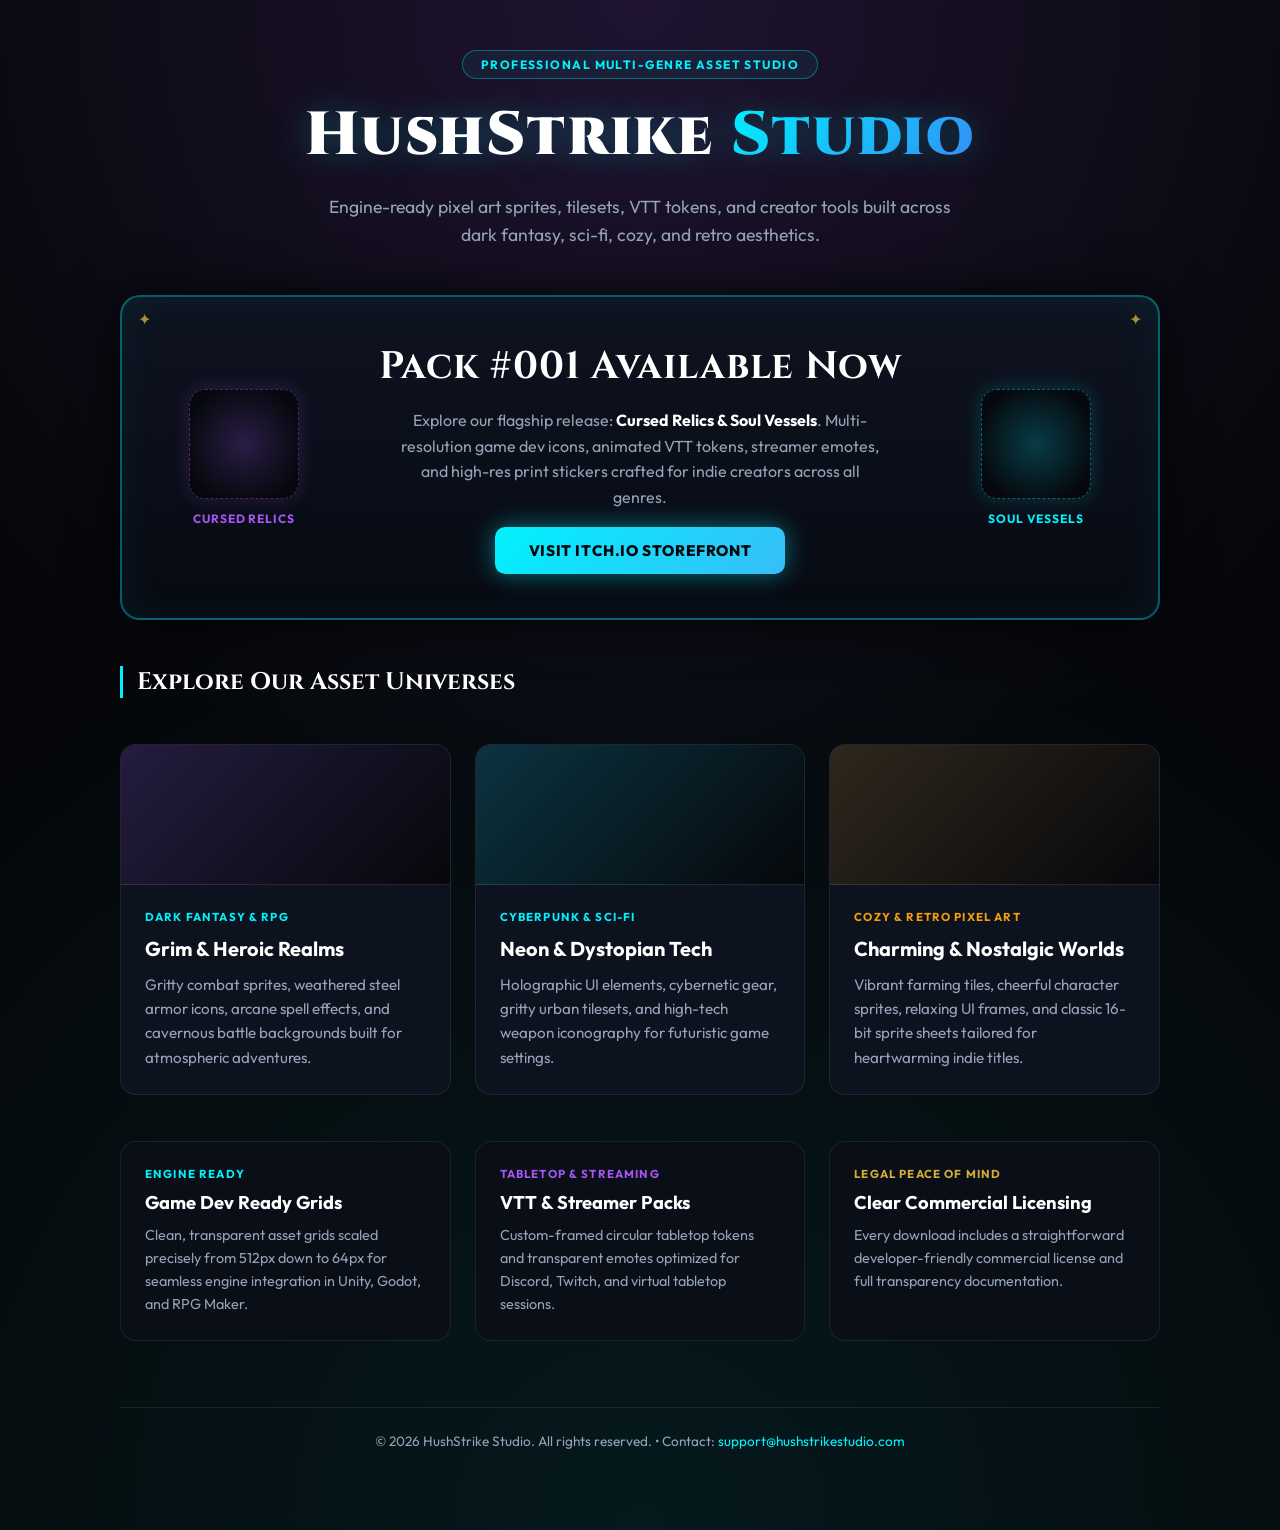
==== commit bc2bb35b: "Lock in site structure and set clean asset placeholder slots" ====
--- a/index.html
+++ b/index.html
@@ -18,9 +18,7 @@
             --surface-panel: #0a0e17;
             --surface-card: #0d121f;
             --cyan-glow: #00f2fe;
-            --cyan-dim: rgba(0, 242, 254, 0.15);
             --purple-glow: #a855f7;
-            --purple-dim: rgba(168, 85, 247, 0.15);
             --gold-accent: #d4af37;
             --text-heading: #f8fafc;
             --text-muted: #94a3b8;
@@ -38,8 +36,8 @@
             font-family: 'Outfit', sans-serif;
             background-color: var(--bg-void);
             background-image: 
-                radial-gradient(circle at 50% 0%, rgba(168, 85, 247, 0.18) 0%, transparent 50%),
-                radial-gradient(circle at 50% 100%, rgba(0, 242, 254, 0.1) 0%, transparent 60%);
+                radial-gradient(circle at 50% 0%, rgba(168, 85, 247, 0.16) 0%, transparent 50%),
+                radial-gradient(circle at 50% 100%, rgba(0, 242, 254, 0.08) 0%, transparent 60%);
             color: var(--text-muted);
             min-height: 100vh;
             display: flex;
@@ -107,7 +105,7 @@
             border-radius: 20px;
             padding: 44px 32px;
             display: grid;
-            grid-template-columns: 200px 1fr 200px;
+            grid-template-columns: 180px 1fr 180px;
             align-items: center;
             gap: 24px;
             box-shadow: 0 0 50px rgba(0, 0, 0, 0.8), inset 0 0 40px rgba(0, 242, 254, 0.06);
@@ -139,31 +137,35 @@
             gap: 12px;
         }
 
-        .art-avatar {
-            width: 120px;
-            height: 120px;
+        /* Slot: Empty by default, styled pedestal */
+        .art-slot {
+            width: 110px;
+            height: 110px;
             border-radius: 16px;
             display: flex;
             align-items: center;
             justify-content: center;
+            overflow: hidden;
             position: relative;
         }
 
-        .relics-bg {
-            background: radial-gradient(circle, rgba(168, 85, 247, 0.25) 0%, rgba(5, 7, 10, 0.8) 80%);
-            border: 1px solid rgba(168, 85, 247, 0.5);
-            box-shadow: 0 0 25px rgba(168, 85, 247, 0.4);
-        }
-
-        .vessels-bg {
-            background: radial-gradient(circle, rgba(0, 242, 254, 0.25) 0%, rgba(5, 7, 10, 0.8) 80%);
-            border: 1px solid rgba(0, 242, 254, 0.5);
-            box-shadow: 0 0 25px rgba(0, 242, 254, 0.4);
-        }
-
-        .art-avatar svg {
-            width: 72px;
-            height: 72px;
+        .art-slot img {
+            width: 100%;
+            height: 100%;
+            object-fit: contain;
+            image-rendering: pixelated;
+        }
+
+        .relics-slot {
+            background: radial-gradient(circle, rgba(168, 85, 247, 0.2) 0%, rgba(5, 7, 10, 0.8) 80%);
+            border: 1px dashed rgba(168, 85, 247, 0.4);
+            box-shadow: 0 0 20px rgba(168, 85, 247, 0.2);
+        }
+
+        .vessels-slot {
+            background: radial-gradient(circle, rgba(0, 242, 254, 0.2) 0%, rgba(5, 7, 10, 0.8) 80%);
+            border: 1px dashed rgba(0, 242, 254, 0.4);
+            box-shadow: 0 0 20px rgba(0, 242, 254, 0.2);
         }
 
         .hero-art-label {
@@ -254,32 +256,34 @@
             border-color: rgba(0, 242, 254, 0.35);
         }
 
-        .card-preview-art {
-            width: 100%;
-            height: 160px;
+        /* Card Art Slot: Clean atmospheric backdrop ready for an image */
+        .card-art-slot {
+            width: 100%;
+            height: 140px;
             display: flex;
             align-items: center;
             justify-content: center;
             border-bottom: 1px solid var(--border-subtle);
-            position: relative;
-        }
-
-        .preview-dark-fantasy {
-            background: linear-gradient(135deg, #1b0e2b 0%, #08040d 100%);
-        }
-
-        .preview-cyberpunk {
-            background: linear-gradient(135deg, #071c26 0%, #030a10 100%);
-        }
-
-        .preview-cozy {
-            background: linear-gradient(135deg, #24170a 0%, #0f0904 100%);
-        }
-
-        .card-preview-art svg {
-            width: 80px;
-            height: 80px;
-            filter: drop-shadow(0 0 15px rgba(0, 242, 254, 0.3));
+            overflow: hidden;
+        }
+
+        .card-art-slot img {
+            width: 100%;
+            height: 100%;
+            object-fit: cover;
+            image-rendering: pixelated;
+        }
+
+        .bg-fantasy {
+            background: linear-gradient(135deg, rgba(168, 85, 247, 0.15) 0%, rgba(5, 7, 10, 0.95) 100%);
+        }
+
+        .bg-cyberpunk {
+            background: linear-gradient(135deg, rgba(0, 242, 254, 0.15) 0%, rgba(5, 7, 10, 0.95) 100%);
+        }
+
+        .bg-cozy {
+            background: linear-gradient(135deg, rgba(245, 158, 11, 0.15) 0%, rgba(5, 7, 10, 0.95) 100%);
         }
 
         .card-body {
@@ -309,7 +313,7 @@
             line-height: 1.6;
         }
 
-        /* Features */
+        /* Feature Cards */
         .feature-card {
             background-color: var(--surface-panel);
             border: 1px solid var(--border-subtle);
@@ -318,12 +322,6 @@
             display: flex;
             flex-direction: column;
             gap: 10px;
-        }
-
-        .feature-card svg {
-            width: 32px;
-            height: 32px;
-            margin-bottom: 6px;
         }
 
         .feature-card h3 {
@@ -374,36 +372,27 @@
             <p>Engine-ready pixel art sprites, tilesets, VTT tokens, and creator tools built across dark fantasy, sci-fi, cozy, and retro aesthetics.</p>
         </header>
 
-        <!-- Flagship Release Showcase (Pack #001) -->
+        <!-- Flagship Hero Banner -->
         <section class="hero-banner">
-            <!-- Left Art: Cursed Relic Rune & Skull -->
+            <!-- Left Hero Art Slot: Blank until artwork is added -->
             <div class="hero-art-side">
-                <div class="art-avatar relics-bg">
-                    <svg viewBox="0 0 64 64" fill="none" stroke="#a855f7" stroke-width="2.5" stroke-linecap="round" stroke-linejoin="round">
-                        <polygon points="32 6 54 22 54 50 32 60 10 50 10 22 32 6" fill="rgba(168,85,247,0.15)"/>
-                        <path d="M32 18v28M22 28l20 10M22 38l20-10"/>
-                        <circle cx="32" cy="32" r="6" fill="#a855f7" opacity="0.6"/>
-                    </svg>
+                <div class="art-slot relics-slot" id="hero-relic-slot">
+                    <!-- Future real asset: <img src="assets/relic-preview.png" alt="Cursed Relics"> -->
                 </div>
                 <div class="hero-art-label" style="color: var(--purple-glow);">Cursed Relics</div>
             </div>
 
             <!-- Central Callout -->
-            <div class="hero-center">
+            <div class="hero-content hero-center">
                 <h2>Pack #001 Available Now</h2>
                 <p>Explore our flagship release: <strong>Cursed Relics & Soul Vessels</strong>. Multi-resolution game dev icons, animated VTT tokens, streamer emotes, and high-res print stickers crafted for indie creators across all genres.</p>
                 <a href="https://hushstrike.itch.io" target="_blank" class="btn-store">Visit Itch.io Storefront</a>
             </div>
 
-            <!-- Right Art: Soul Vessel Potion -->
+            <!-- Right Hero Art Slot: Blank until artwork is added -->
             <div class="hero-art-side">
-                <div class="art-avatar vessels-bg">
-                    <svg viewBox="0 0 64 64" fill="none" stroke="#00f2fe" stroke-width="2.5" stroke-linecap="round" stroke-linejoin="round">
-                        <path d="M26 10h12M30 10v8l-14 26a6 6 0 0 0 5 10h22a6 6 0 0 0 5-10L34 18v-8" fill="rgba(0,242,254,0.15)"/>
-                        <circle cx="32" cy="42" r="5" fill="#00f2fe" opacity="0.8"/>
-                        <circle cx="26" cy="36" r="2" fill="#00f2fe"/>
-                        <circle cx="38" cy="34" r="3" fill="#00f2fe"/>
-                    </svg>
+                <div class="art-slot vessels-slot" id="hero-vessel-slot">
+                    <!-- Future real asset: <img src="assets/vessel-preview.png" alt="Soul Vessels"> -->
                 </div>
                 <div class="hero-art-label" style="color: var(--cyan-glow);">Soul Vessels</div>
             </div>
@@ -414,12 +403,8 @@
         <div class="grid-3">
             <!-- Dark Fantasy -->
             <div class="universe-card">
-                <div class="card-preview-art preview-dark-fantasy">
-                    <svg viewBox="0 0 64 64" fill="none" stroke="#a855f7" stroke-width="2.5" stroke-linecap="round" stroke-linejoin="round">
-                        <path d="M14 50l36-36M46 14l4 4-8 8-4-4 8-8zM18 46l-4 4"/>
-                        <path d="M12 40l12 12M24 24l16 16"/>
-                        <path d="M50 50l-8-8"/>
-                    </svg>
+                <div class="card-art-slot bg-fantasy">
+                    <!-- Future real asset: <img src="assets/dark-fantasy.png" alt="Dark Fantasy"> -->
                 </div>
                 <div class="card-body">
                     <div class="universe-tag">Dark Fantasy & RPG</div>
@@ -430,12 +415,8 @@
 
             <!-- Cyberpunk -->
             <div class="universe-card">
-                <div class="card-preview-art preview-cyberpunk">
-                    <svg viewBox="0 0 64 64" fill="none" stroke="#00f2fe" stroke-width="2.5" stroke-linecap="round" stroke-linejoin="round">
-                        <rect x="12" y="16" width="40" height="28" rx="6" fill="rgba(0,242,254,0.1)"/>
-                        <circle cx="24" cy="30" r="5" fill="#00f2fe"/>
-                        <path d="M36 26h8M36 34h6M20 44v8M44 44v8"/>
-                    </svg>
+                <div class="card-art-slot bg-cyberpunk">
+                    <!-- Future real asset: <img src="assets/cyberpunk.png" alt="Cyberpunk"> -->
                 </div>
                 <div class="card-body">
                     <div class="universe-tag">Cyberpunk & Sci-Fi</div>
@@ -446,11 +427,8 @@
 
             <!-- Cozy Pixel Art -->
             <div class="universe-card">
-                <div class="card-preview-art preview-cozy">
-                    <svg viewBox="0 0 64 64" fill="none" stroke="#f59e0b" stroke-width="2.5" stroke-linecap="round" stroke-linejoin="round">
-                        <path d="M12 48h40M32 14v34M22 24c4-4 8 0 10 4M42 24c-4-4-8 0-10 4M20 36c6-4 10 0 12 4M44 36c-6-4-10 0-12 4" stroke="#f59e0b"/>
-                        <circle cx="32" cy="14" r="3" fill="#f59e0b"/>
-                    </svg>
+                <div class="card-art-slot bg-cozy">
+                    <!-- Future real asset: <img src="assets/cozy.png" alt="Cozy Pixel Art"> -->
                 </div>
                 <div class="card-body">
                     <div class="universe-tag" style="color: #f59e0b;">Cozy & Retro Pixel Art</div>
@@ -463,27 +441,18 @@
         <!-- Specifications & Licensing -->
         <div class="grid-3">
             <div class="feature-card">
-                <svg viewBox="0 0 24 24" fill="none" stroke="#00f2fe" stroke-width="2" stroke-linecap="round" stroke-linejoin="round">
-                    <rect x="3" y="3" width="18" height="18" rx="2"/><path d="M3 9h18M9 21V9"/>
-                </svg>
                 <div class="universe-tag">Engine Ready</div>
                 <h3>Game Dev Ready Grids</h3>
                 <p>Clean, transparent asset grids scaled precisely from 512px down to 64px for seamless engine integration in Unity, Godot, and RPG Maker.</p>
             </div>
 
             <div class="feature-card">
-                <svg viewBox="0 0 24 24" fill="none" stroke="#a855f7" stroke-width="2" stroke-linecap="round" stroke-linejoin="round">
-                    <circle cx="12" cy="12" r="10"/><path d="M12 6v6l4 2"/>
-                </svg>
                 <div class="universe-tag" style="color: var(--purple-glow);">Tabletop & Streaming</div>
                 <h3>VTT & Streamer Packs</h3>
                 <p>Custom-framed circular tabletop tokens and transparent emotes optimized for Discord, Twitch, and virtual tabletop sessions.</p>
             </div>
 
             <div class="feature-card">
-                <svg viewBox="0 0 24 24" fill="none" stroke="#d4af37" stroke-width="2" stroke-linecap="round" stroke-linejoin="round">
-                    <path d="M12 2l8 4v6c0 5.5-3.8 10.7-8 12-4.2-1.3-8-6.5-8-12V6l8-4z"/>
-                </svg>
                 <div class="universe-tag" style="color: var(--gold-accent);">Legal Peace of Mind</div>
                 <h3>Clear Commercial Licensing</h3>
                 <p>Every download includes a straightforward developer-friendly commercial license and full transparency documentation.</p>
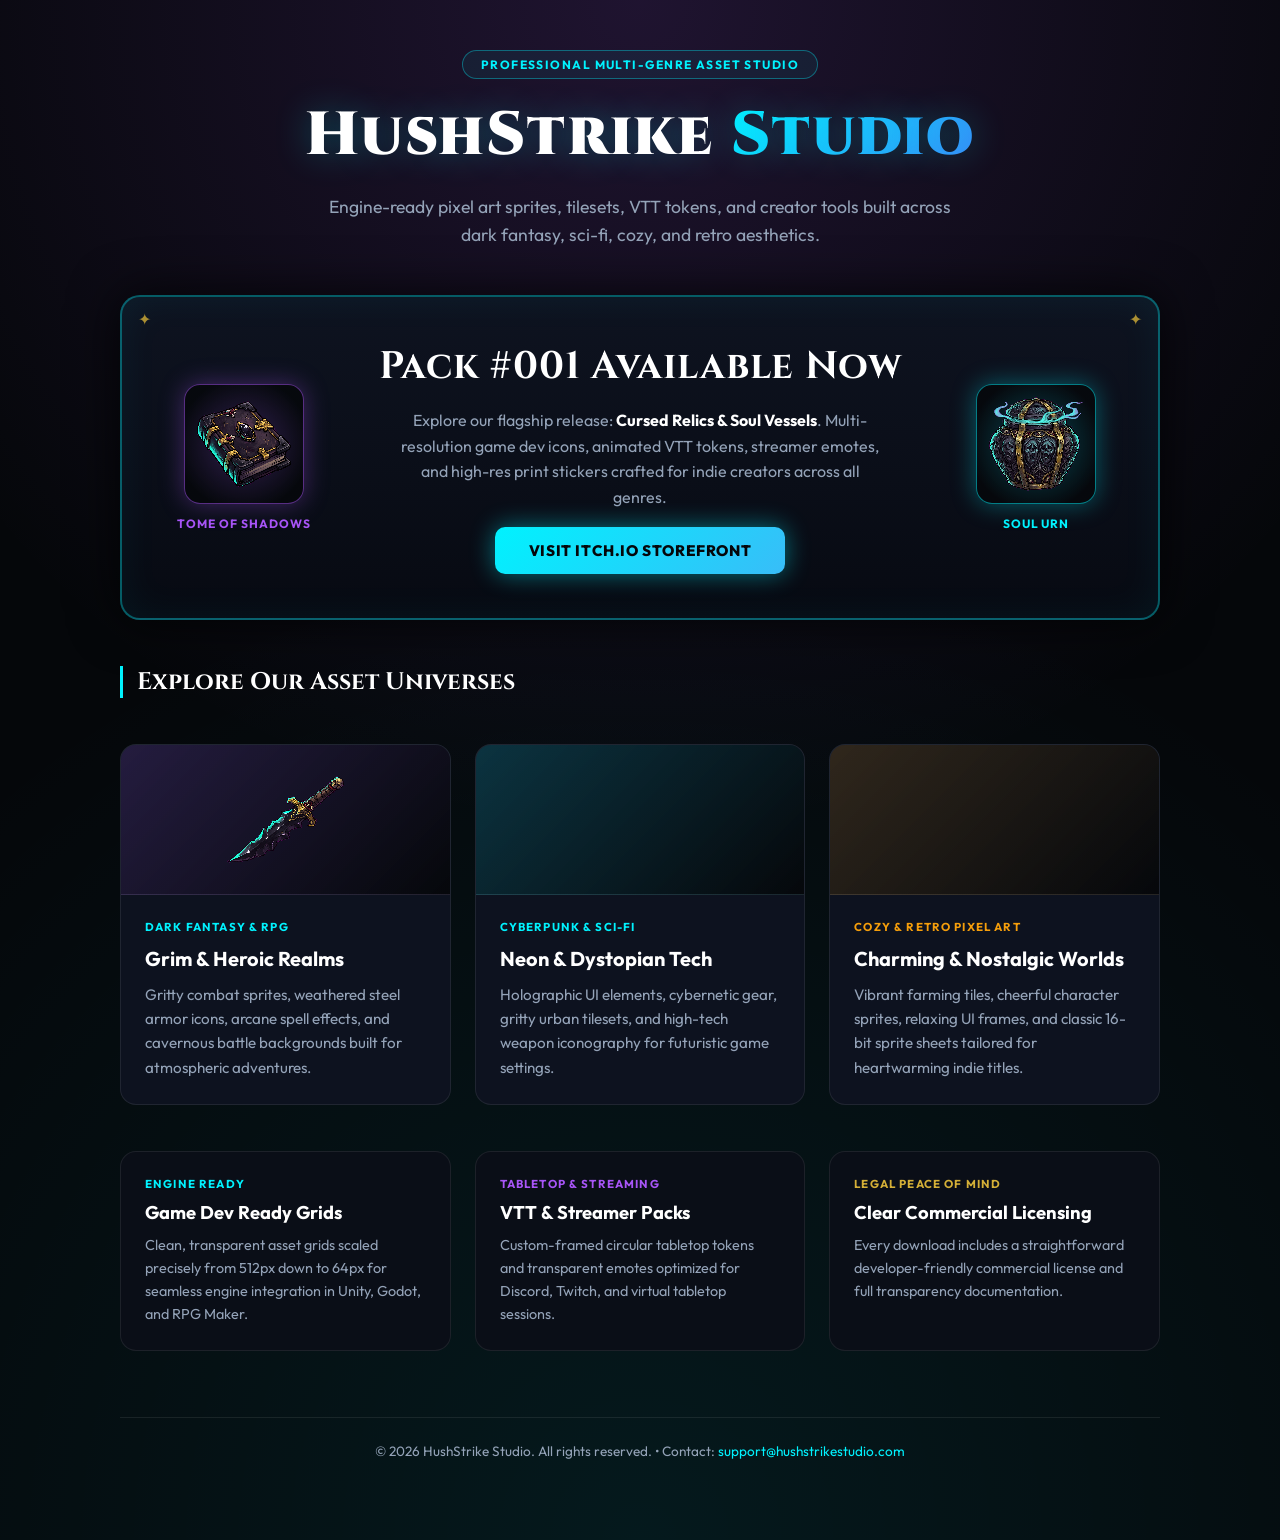
==== commit 1293cee3: "Add Pack 001 pixel art sprites and enable tag rotator" ====
--- a/index.html
+++ b/index.html
@@ -137,16 +137,16 @@
             gap: 12px;
         }
 
-        /* Slot: Empty by default, styled pedestal */
         .art-slot {
-            width: 110px;
-            height: 110px;
+            width: 120px;
+            height: 120px;
             border-radius: 16px;
             display: flex;
             align-items: center;
             justify-content: center;
             overflow: hidden;
             position: relative;
+            padding: 12px;
         }
 
         .art-slot img {
@@ -154,18 +154,26 @@
             height: 100%;
             object-fit: contain;
             image-rendering: pixelated;
+            transition: opacity 0.4s ease, transform 0.4s ease;
+            opacity: 1;
+            transform: scale(1);
+        }
+
+        .art-slot img.fade-out {
+            opacity: 0;
+            transform: scale(0.9);
         }
 
         .relics-slot {
-            background: radial-gradient(circle, rgba(168, 85, 247, 0.2) 0%, rgba(5, 7, 10, 0.8) 80%);
-            border: 1px dashed rgba(168, 85, 247, 0.4);
-            box-shadow: 0 0 20px rgba(168, 85, 247, 0.2);
+            background: radial-gradient(circle, rgba(168, 85, 247, 0.25) 0%, rgba(5, 7, 10, 0.8) 80%);
+            border: 1px solid rgba(168, 85, 247, 0.5);
+            box-shadow: 0 0 25px rgba(168, 85, 247, 0.35);
         }
 
         .vessels-slot {
-            background: radial-gradient(circle, rgba(0, 242, 254, 0.2) 0%, rgba(5, 7, 10, 0.8) 80%);
-            border: 1px dashed rgba(0, 242, 254, 0.4);
-            box-shadow: 0 0 20px rgba(0, 242, 254, 0.2);
+            background: radial-gradient(circle, rgba(0, 242, 254, 0.25) 0%, rgba(5, 7, 10, 0.8) 80%);
+            border: 1px solid rgba(0, 242, 254, 0.5);
+            box-shadow: 0 0 25px rgba(0, 242, 254, 0.35);
         }
 
         .hero-art-label {
@@ -173,6 +181,8 @@
             font-weight: 700;
             letter-spacing: 0.08em;
             text-transform: uppercase;
+            text-align: center;
+            min-height: 1.2em;
         }
 
         .hero-center {
@@ -256,21 +266,21 @@
             border-color: rgba(0, 242, 254, 0.35);
         }
 
-        /* Card Art Slot: Clean atmospheric backdrop ready for an image */
         .card-art-slot {
             width: 100%;
-            height: 140px;
+            height: 150px;
             display: flex;
             align-items: center;
             justify-content: center;
             border-bottom: 1px solid var(--border-subtle);
             overflow: hidden;
+            padding: 16px;
         }
 
         .card-art-slot img {
-            width: 100%;
-            height: 100%;
-            object-fit: cover;
+            max-width: 100%;
+            max-height: 100%;
+            object-fit: contain;
             image-rendering: pixelated;
         }
 
@@ -374,12 +384,12 @@
 
         <!-- Flagship Hero Banner -->
         <section class="hero-banner">
-            <!-- Left Hero Art Slot: Blank until artwork is added -->
+            <!-- Left Hero Art Slot: Rotating Cursed Relics -->
             <div class="hero-art-side">
-                <div class="art-slot relics-slot" id="hero-relic-slot">
-                    <!-- Future real asset: <img src="assets/relic-preview.png" alt="Cursed Relics"> -->
+                <div class="art-slot relics-slot">
+                    <img id="relic-img" src="assets/tome_of_shadows.png" alt="Tome of Shadows">
                 </div>
-                <div class="hero-art-label" style="color: var(--purple-glow);">Cursed Relics</div>
+                <div id="relic-label" class="hero-art-label" style="color: var(--purple-glow);">Tome of Shadows</div>
             </div>
 
             <!-- Central Callout -->
@@ -389,12 +399,12 @@
                 <a href="https://hushstrike.itch.io" target="_blank" class="btn-store">Visit Itch.io Storefront</a>
             </div>
 
-            <!-- Right Hero Art Slot: Blank until artwork is added -->
+            <!-- Right Hero Art Slot: Rotating Soul Vessels -->
             <div class="hero-art-side">
-                <div class="art-slot vessels-slot" id="hero-vessel-slot">
-                    <!-- Future real asset: <img src="assets/vessel-preview.png" alt="Soul Vessels"> -->
+                <div class="art-slot vessels-slot">
+                    <img id="vessel-img" src="assets/soul_urn.png" alt="Soul Urn">
                 </div>
-                <div class="hero-art-label" style="color: var(--cyan-glow);">Soul Vessels</div>
+                <div id="vessel-label" class="hero-art-label" style="color: var(--cyan-glow);">Soul Urn</div>
             </div>
         </section>
 
@@ -404,7 +414,7 @@
             <!-- Dark Fantasy -->
             <div class="universe-card">
                 <div class="card-art-slot bg-fantasy">
-                    <!-- Future real asset: <img src="assets/dark-fantasy.png" alt="Dark Fantasy"> -->
+                    <img src="assets/cursed_dagger.png" alt="Cursed Dagger">
                 </div>
                 <div class="card-body">
                     <div class="universe-tag">Dark Fantasy & RPG</div>
@@ -413,11 +423,9 @@
                 </div>
             </div>
 
-            <!-- Cyberpunk -->
+            <!-- Cyberpunk (Pending Asset) -->
             <div class="universe-card">
-                <div class="card-art-slot bg-cyberpunk">
-                    <!-- Future real asset: <img src="assets/cyberpunk.png" alt="Cyberpunk"> -->
-                </div>
+                <div class="card-art-slot bg-cyberpunk"></div>
                 <div class="card-body">
                     <div class="universe-tag">Cyberpunk & Sci-Fi</div>
                     <h3>Neon & Dystopian Tech</h3>
@@ -425,11 +433,9 @@
                 </div>
             </div>
 
-            <!-- Cozy Pixel Art -->
+            <!-- Cozy Pixel Art (Pending Asset) -->
             <div class="universe-card">
-                <div class="card-art-slot bg-cozy">
-                    <!-- Future real asset: <img src="assets/cozy.png" alt="Cozy Pixel Art"> -->
-                </div>
+                <div class="card-art-slot bg-cozy"></div>
                 <div class="card-body">
                     <div class="universe-tag" style="color: #f59e0b;">Cozy & Retro Pixel Art</div>
                     <h3>Charming & Nostalgic Worlds</h3>
@@ -465,5 +471,44 @@
         </footer>
     </div>
 
+    <!-- Rotator Script: Cycles your real assets automatically -->
+    <script>
+        const relics = [
+            { name: "Tome of Shadows", src: "assets/tome_of_shadows.png" },
+            { name: "Necromancer Skull", src: "assets/necromancer_skull.png" },
+            { name: "Blood Chalice", src: "assets/blood_chalice.png" },
+            { name: "Cursed Dagger", src: "assets/cursed_dagger.png" }
+        ];
+
+        const vessels = [
+            { name: "Soul Urn", src: "assets/soul_urn.png" },
+            { name: "Soul Lantern", src: "assets/soul_lantern.png" }
+        ];
+
+        function runRotator(imgId, labelId, items, intervalMs) {
+            const img = document.getElementById(imgId);
+            const label = document.getElementById(labelId);
+            if (!img || items.length === 0) return;
+
+            let index = 0;
+            setInterval(() => {
+                img.classList.add('fade-out');
+                setTimeout(() => {
+                    index = (index + 1) % items.length;
+                    img.src = items[index].src;
+                    img.alt = items[index].name;
+                    if (label) label.textContent = items[index].name;
+                    img.classList.remove('fade-out');
+                }, 400);
+            }, intervalMs);
+        }
+
+        document.addEventListener('DOMContentLoaded', () => {
+            // Relics cycle every 4 seconds
+            runRotator('relic-img', 'relic-label', relics, 4000);
+            // Vessels cycle every 4.8 seconds (staggered)
+            runRotator('vessel-img', 'vessel-label', vessels, 4800);
+        });
+    </script>
 </body>
 </html>
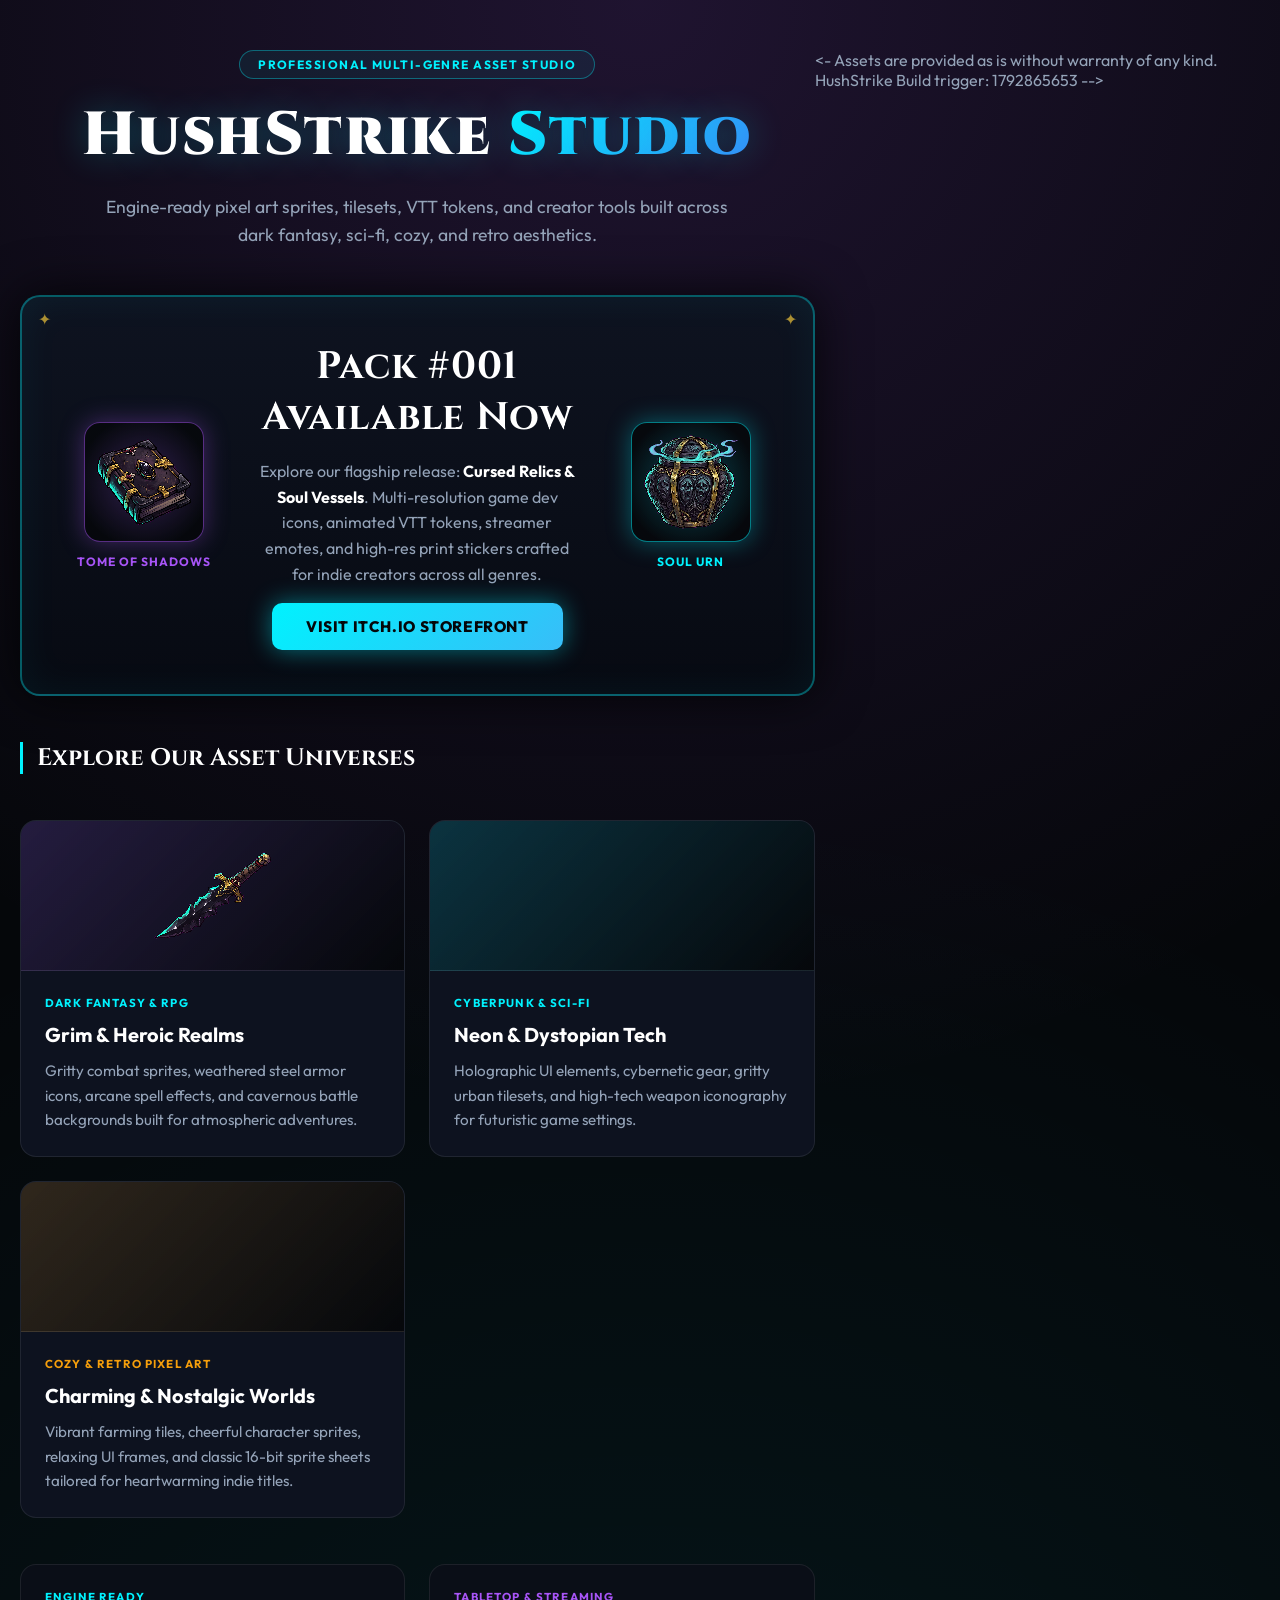
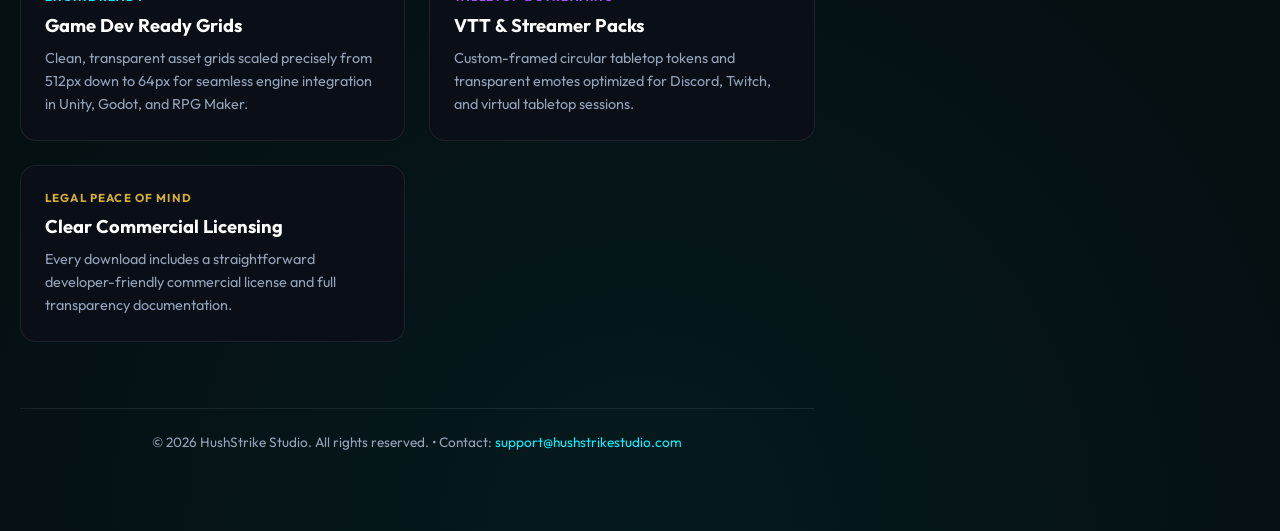
==== commit e9da8928: "Trigger GitHub Pages rebuild for asset display" ====
--- a/index.html
+++ b/index.html
@@ -512,3 +512,4 @@
     </script>
 </body>
 </html>
+<- Assets are provided as is without warranty of any kind. HushStrike Build trigger: 1792865653 -->
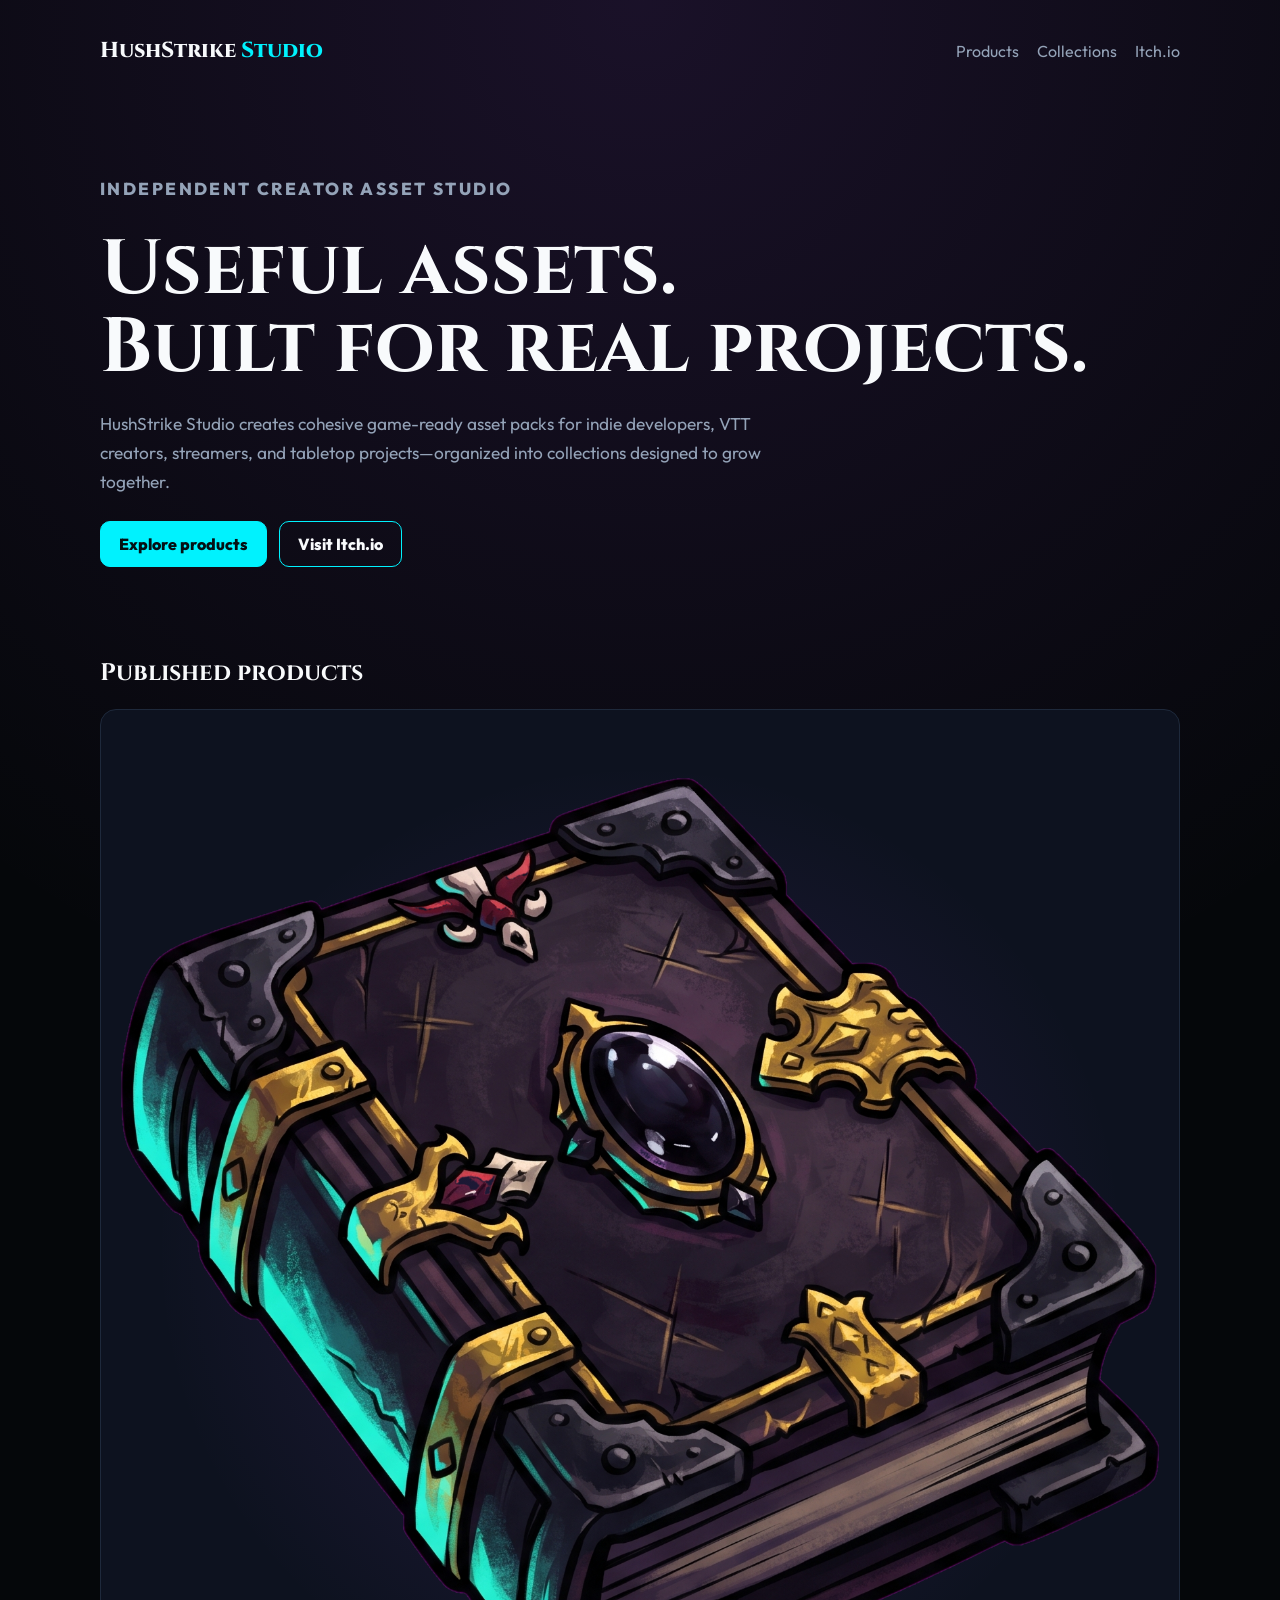
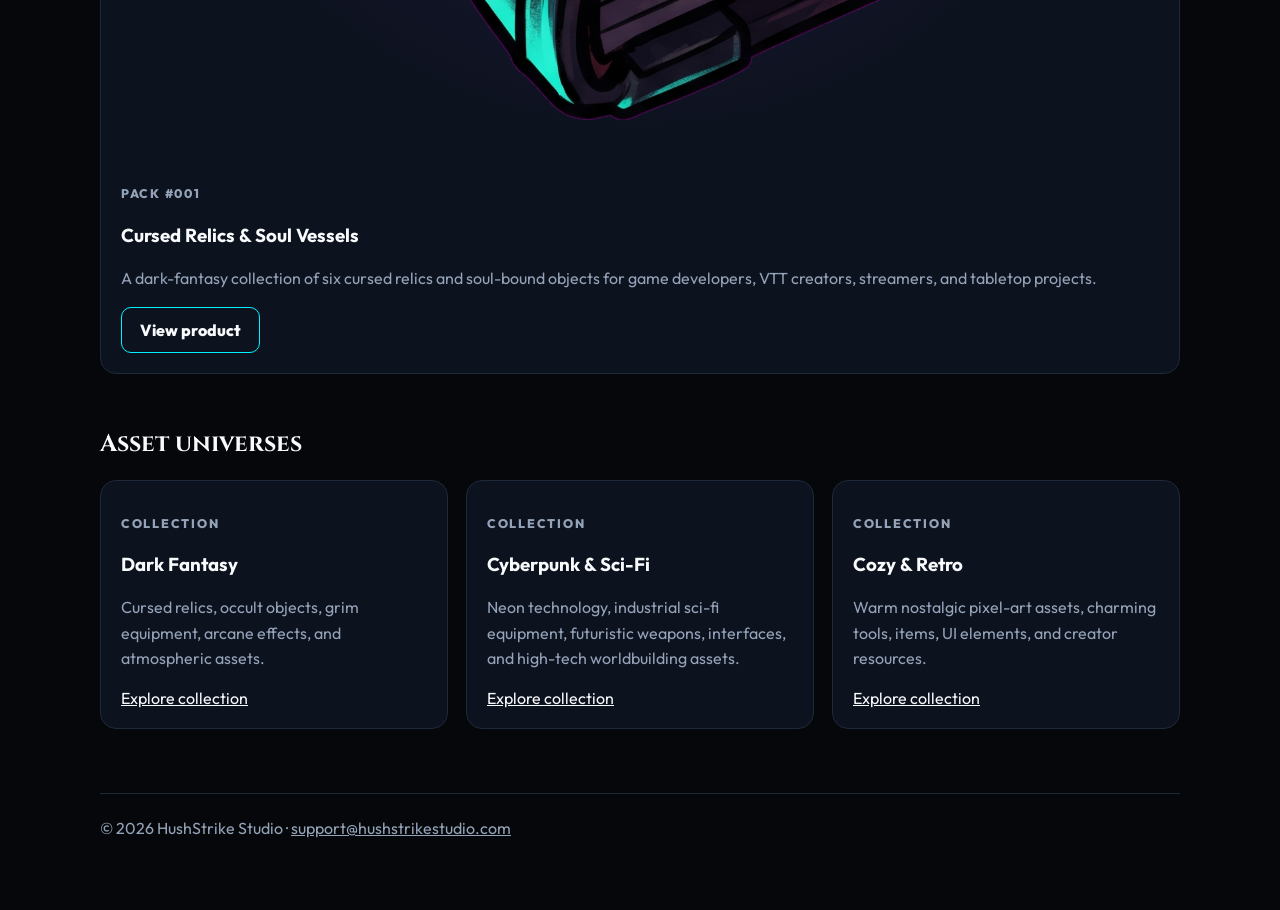
==== commit b3b7efbd: "Prepare data-driven Website v2 home" ====
--- a/index.html
+++ b/index.html
@@ -1,515 +1,41 @@
-<!DOCTYPE html>
+<!doctype html>
 <html lang="en">
 <head>
-    <meta charset="UTF-8">
-    <meta name="viewport" content="width=device-width, initial-scale=1.0">
-    <title>HushStrike Studio | Multi-Genre Game Asset Studio</title>
-    
-    <meta name="description" content="Engine-ready pixel art sprites, tilesets, VTT tokens, and creator tools built across dark fantasy, sci-fi, cozy, and retro aesthetics.">
-    <meta property="og:title" content="HushStrike Studio | Multi-Genre Game Asset Studio">
-    <meta property="og:description" content="Engine-ready pixel art sprites, tilesets, VTT tokens, and creator tools. Explore Pack #001: Cursed Relics & Soul Vessels.">
-    <meta property="og:type" content="website">
-    <meta property="og:url" content="https://www.hushstrikestudio.com">
-
-    <link href="https://fonts.googleapis.com/css2?family=Cinzel:wght@600;700;800;900&family=Outfit:wght@300;400;500;600;700&display=swap" rel="stylesheet">
-    <style>
-        :root {
-            --bg-void: #05070a;
-            --surface-panel: #0a0e17;
-            --surface-card: #0d121f;
-            --cyan-glow: #00f2fe;
-            --purple-glow: #a855f7;
-            --gold-accent: #d4af37;
-            --text-heading: #f8fafc;
-            --text-muted: #94a3b8;
-            --border-subtle: rgba(255, 255, 255, 0.08);
-            --border-glow: rgba(0, 242, 254, 0.35);
-        }
-
-        * {
-            box-sizing: border-box;
-            margin: 0;
-            padding: 0;
-        }
-
-        body {
-            font-family: 'Outfit', sans-serif;
-            background-color: var(--bg-void);
-            background-image: 
-                radial-gradient(circle at 50% 0%, rgba(168, 85, 247, 0.16) 0%, transparent 50%),
-                radial-gradient(circle at 50% 100%, rgba(0, 242, 254, 0.08) 0%, transparent 60%);
-            color: var(--text-muted);
-            min-height: 100vh;
-            display: flex;
-            justify-content: center;
-            padding: 50px 20px 80px 20px;
-        }
-
-        .container {
-            max-width: 1040px;
-            width: 100%;
-            display: flex;
-            flex-direction: column;
-            align-items: center;
-            gap: 46px;
-        }
-
-        /* Top Header */
-        header {
-            text-align: center;
-            display: flex;
-            flex-direction: column;
-            align-items: center;
-            gap: 16px;
-        }
-
-        .badge {
-            background: rgba(0, 242, 254, 0.06);
-            border: 1px solid rgba(0, 242, 254, 0.35);
-            color: var(--cyan-glow);
-            padding: 6px 18px;
-            border-radius: 9999px;
-            font-size: 0.75rem;
-            font-weight: 700;
-            letter-spacing: 0.12em;
-            text-transform: uppercase;
-        }
-
-        h1 {
-            font-family: 'Cinzel', serif;
-            font-size: clamp(2.4rem, 5vw, 3.8rem);
-            font-weight: 900;
-            letter-spacing: 0.03em;
-            color: #ffffff;
-            text-shadow: 0 0 35px rgba(0, 242, 254, 0.3);
-        }
-
-        h1 span {
-            background: linear-gradient(135deg, var(--cyan-glow), #3b82f6);
-            -webkit-background-clip: text;
-            -webkit-text-fill-color: transparent;
-        }
-
-        header p {
-            font-size: 1.1rem;
-            color: var(--text-muted);
-            max-width: 640px;
-            line-height: 1.6;
-        }
-
-        /* Hero Banner */
-        .hero-banner {
-            width: 100%;
-            background: linear-gradient(180deg, #0e1320 0%, #070a12 100%);
-            border: 2px solid var(--border-glow);
-            border-radius: 20px;
-            padding: 44px 32px;
-            display: grid;
-            grid-template-columns: 180px 1fr 180px;
-            align-items: center;
-            gap: 24px;
-            box-shadow: 0 0 50px rgba(0, 0, 0, 0.8), inset 0 0 40px rgba(0, 242, 254, 0.06);
-            position: relative;
-        }
-
-        .hero-banner::before {
-            content: "✦";
-            position: absolute;
-            top: 12px; left: 16px;
-            color: var(--gold-accent);
-            font-size: 1rem;
-            opacity: 0.8;
-        }
-
-        .hero-banner::after {
-            content: "✦";
-            position: absolute;
-            top: 12px; right: 16px;
-            color: var(--gold-accent);
-            font-size: 1rem;
-            opacity: 0.8;
-        }
-
-        .hero-art-side {
-            display: flex;
-            flex-direction: column;
-            align-items: center;
-            gap: 12px;
-        }
-
-        .art-slot {
-            width: 120px;
-            height: 120px;
-            border-radius: 16px;
-            display: flex;
-            align-items: center;
-            justify-content: center;
-            overflow: hidden;
-            position: relative;
-            padding: 12px;
-        }
-
-        .art-slot img {
-            width: 100%;
-            height: 100%;
-            object-fit: contain;
-            image-rendering: pixelated;
-            transition: opacity 0.4s ease, transform 0.4s ease;
-            opacity: 1;
-            transform: scale(1);
-        }
-
-        .art-slot img.fade-out {
-            opacity: 0;
-            transform: scale(0.9);
-        }
-
-        .relics-slot {
-            background: radial-gradient(circle, rgba(168, 85, 247, 0.25) 0%, rgba(5, 7, 10, 0.8) 80%);
-            border: 1px solid rgba(168, 85, 247, 0.5);
-            box-shadow: 0 0 25px rgba(168, 85, 247, 0.35);
-        }
-
-        .vessels-slot {
-            background: radial-gradient(circle, rgba(0, 242, 254, 0.25) 0%, rgba(5, 7, 10, 0.8) 80%);
-            border: 1px solid rgba(0, 242, 254, 0.5);
-            box-shadow: 0 0 25px rgba(0, 242, 254, 0.35);
-        }
-
-        .hero-art-label {
-            font-size: 0.75rem;
-            font-weight: 700;
-            letter-spacing: 0.08em;
-            text-transform: uppercase;
-            text-align: center;
-            min-height: 1.2em;
-        }
-
-        .hero-center {
-            text-align: center;
-            display: flex;
-            flex-direction: column;
-            align-items: center;
-            gap: 16px;
-        }
-
-        .hero-center h2 {
-            font-family: 'Cinzel', serif;
-            font-size: clamp(1.8rem, 3.5vw, 2.4rem);
-            color: #ffffff;
-            letter-spacing: 0.02em;
-        }
-
-        .hero-center p {
-            font-size: 1rem;
-            line-height: 1.6;
-            max-width: 480px;
-            color: var(--text-muted);
-        }
-
-        .hero-center p strong {
-            color: #ffffff;
-        }
-
-        .btn-store {
-            display: inline-flex;
-            align-items: center;
-            justify-content: center;
-            background: linear-gradient(135deg, var(--cyan-glow), #38bdf8);
-            color: #05070a;
-            font-weight: 800;
-            font-size: 0.95rem;
-            letter-spacing: 0.04em;
-            text-transform: uppercase;
-            padding: 14px 34px;
-            border-radius: 10px;
-            text-decoration: none;
-            box-shadow: 0 0 25px rgba(0, 242, 254, 0.45);
-            transition: transform 0.2s ease, box-shadow 0.2s ease;
-        }
-
-        .btn-store:hover {
-            transform: translateY(-2px);
-            box-shadow: 0 0 40px rgba(0, 242, 254, 0.7);
-        }
-
-        /* Asset Universes */
-        .section-title {
-            font-family: 'Cinzel', serif;
-            font-size: 1.5rem;
-            font-weight: 700;
-            align-self: flex-start;
-            color: #ffffff;
-            border-left: 3px solid var(--cyan-glow);
-            padding-left: 14px;
-        }
-
-        .grid-3 {
-            display: grid;
-            grid-template-columns: repeat(auto-fit, minmax(310px, 1fr));
-            gap: 24px;
-            width: 100%;
-        }
-
-        .universe-card {
-            background-color: var(--surface-card);
-            border: 1px solid var(--border-subtle);
-            border-radius: 16px;
-            overflow: hidden;
-            display: flex;
-            flex-direction: column;
-            transition: transform 0.2s ease, border-color 0.2s ease;
-        }
-
-        .universe-card:hover {
-            transform: translateY(-4px);
-            border-color: rgba(0, 242, 254, 0.35);
-        }
-
-        .card-art-slot {
-            width: 100%;
-            height: 150px;
-            display: flex;
-            align-items: center;
-            justify-content: center;
-            border-bottom: 1px solid var(--border-subtle);
-            overflow: hidden;
-            padding: 16px;
-        }
-
-        .card-art-slot img {
-            max-width: 100%;
-            max-height: 100%;
-            object-fit: contain;
-            image-rendering: pixelated;
-        }
-
-        .bg-fantasy {
-            background: linear-gradient(135deg, rgba(168, 85, 247, 0.15) 0%, rgba(5, 7, 10, 0.95) 100%);
-        }
-
-        .bg-cyberpunk {
-            background: linear-gradient(135deg, rgba(0, 242, 254, 0.15) 0%, rgba(5, 7, 10, 0.95) 100%);
-        }
-
-        .bg-cozy {
-            background: linear-gradient(135deg, rgba(245, 158, 11, 0.15) 0%, rgba(5, 7, 10, 0.95) 100%);
-        }
-
-        .card-body {
-            padding: 24px;
-            display: flex;
-            flex-direction: column;
-            gap: 12px;
-        }
-
-        .universe-tag {
-            font-size: 0.72rem;
-            font-weight: 700;
-            letter-spacing: 0.1em;
-            text-transform: uppercase;
-            color: var(--cyan-glow);
-        }
-
-        .universe-card h3 {
-            font-size: 1.25rem;
-            font-weight: 700;
-            color: #ffffff;
-        }
-
-        .universe-card p {
-            color: var(--text-muted);
-            font-size: 0.95rem;
-            line-height: 1.6;
-        }
-
-        /* Feature Cards */
-        .feature-card {
-            background-color: var(--surface-panel);
-            border: 1px solid var(--border-subtle);
-            border-radius: 16px;
-            padding: 24px;
-            display: flex;
-            flex-direction: column;
-            gap: 10px;
-        }
-
-        .feature-card h3 {
-            font-size: 1.15rem;
-            font-weight: 700;
-            color: #ffffff;
-        }
-
-        .feature-card p {
-            color: var(--text-muted);
-            font-size: 0.9rem;
-            line-height: 1.6;
-        }
-
-        footer {
-            margin-top: 20px;
-            text-align: center;
-            color: var(--text-muted);
-            font-size: 0.85rem;
-            border-top: 1px solid var(--border-subtle);
-            width: 100%;
-            padding-top: 24px;
-        }
-
-        footer a {
-            color: var(--cyan-glow);
-            text-decoration: none;
-        }
-
-        @media (max-width: 840px) {
-            .hero-banner {
-                grid-template-columns: 1fr;
-                padding: 36px 20px;
-            }
-            .hero-art-side {
-                display: none;
-            }
-        }
-    </style>
+  <meta charset="utf-8">
+  <meta name="viewport" content="width=device-width,initial-scale=1">
+  <title>HushStrike Studio | Game-Ready Creator Assets</title>
+  <meta name="description" content="Game-ready 2D asset packs for indie developers, tabletop creators, streamers, and digital creators.">
+  <meta property="og:title" content="HushStrike Studio | Game-Ready Creator Assets">
+  <meta property="og:description" content="Explore HushStrike Studio asset collections and published packs.">
+  <meta property="og:type" content="website">
+  <meta property="og:url" content="https://www.hushstrikestudio.com/">
+  <link rel="canonical" href="https://www.hushstrikestudio.com/">
+  <link href="https://fonts.googleapis.com/css2?family=Cinzel:wght@600;700;800&family=Outfit:wght@400;500;600;700&display=swap" rel="stylesheet">
+  <link rel="stylesheet" href="styles.css">
 </head>
 <body>
-
-    <div class="container">
-        <!-- Header -->
-        <header>
-            <div class="badge">Professional Multi-Genre Asset Studio</div>
-            <h1>HushStrike <span>Studio</span></h1>
-            <p>Engine-ready pixel art sprites, tilesets, VTT tokens, and creator tools built across dark fantasy, sci-fi, cozy, and retro aesthetics.</p>
-        </header>
-
-        <!-- Flagship Hero Banner -->
-        <section class="hero-banner">
-            <!-- Left Hero Art Slot: Rotating Cursed Relics -->
-            <div class="hero-art-side">
-                <div class="art-slot relics-slot">
-                    <img id="relic-img" src="assets/tome_of_shadows.png" alt="Tome of Shadows">
-                </div>
-                <div id="relic-label" class="hero-art-label" style="color: var(--purple-glow);">Tome of Shadows</div>
-            </div>
-
-            <!-- Central Callout -->
-            <div class="hero-content hero-center">
-                <h2>Pack #001 Available Now</h2>
-                <p>Explore our flagship release: <strong>Cursed Relics & Soul Vessels</strong>. Multi-resolution game dev icons, animated VTT tokens, streamer emotes, and high-res print stickers crafted for indie creators across all genres.</p>
-                <a href="https://hushstrike.itch.io" target="_blank" class="btn-store">Visit Itch.io Storefront</a>
-            </div>
-
-            <!-- Right Hero Art Slot: Rotating Soul Vessels -->
-            <div class="hero-art-side">
-                <div class="art-slot vessels-slot">
-                    <img id="vessel-img" src="assets/soul_urn.png" alt="Soul Urn">
-                </div>
-                <div id="vessel-label" class="hero-art-label" style="color: var(--cyan-glow);">Soul Urn</div>
-            </div>
-        </section>
-
-        <!-- Universes Grid -->
-        <h2 class="section-title">Explore Our Asset Universes</h2>
-        <div class="grid-3">
-            <!-- Dark Fantasy -->
-            <div class="universe-card">
-                <div class="card-art-slot bg-fantasy">
-                    <img src="assets/cursed_dagger.png" alt="Cursed Dagger">
-                </div>
-                <div class="card-body">
-                    <div class="universe-tag">Dark Fantasy & RPG</div>
-                    <h3>Grim & Heroic Realms</h3>
-                    <p>Gritty combat sprites, weathered steel armor icons, arcane spell effects, and cavernous battle backgrounds built for atmospheric adventures.</p>
-                </div>
-            </div>
-
-            <!-- Cyberpunk (Pending Asset) -->
-            <div class="universe-card">
-                <div class="card-art-slot bg-cyberpunk"></div>
-                <div class="card-body">
-                    <div class="universe-tag">Cyberpunk & Sci-Fi</div>
-                    <h3>Neon & Dystopian Tech</h3>
-                    <p>Holographic UI elements, cybernetic gear, gritty urban tilesets, and high-tech weapon iconography for futuristic game settings.</p>
-                </div>
-            </div>
-
-            <!-- Cozy Pixel Art (Pending Asset) -->
-            <div class="universe-card">
-                <div class="card-art-slot bg-cozy"></div>
-                <div class="card-body">
-                    <div class="universe-tag" style="color: #f59e0b;">Cozy & Retro Pixel Art</div>
-                    <h3>Charming & Nostalgic Worlds</h3>
-                    <p>Vibrant farming tiles, cheerful character sprites, relaxing UI frames, and classic 16-bit sprite sheets tailored for heartwarming indie titles.</p>
-                </div>
-            </div>
-        </div>
-
-        <!-- Specifications & Licensing -->
-        <div class="grid-3">
-            <div class="feature-card">
-                <div class="universe-tag">Engine Ready</div>
-                <h3>Game Dev Ready Grids</h3>
-                <p>Clean, transparent asset grids scaled precisely from 512px down to 64px for seamless engine integration in Unity, Godot, and RPG Maker.</p>
-            </div>
-
-            <div class="feature-card">
-                <div class="universe-tag" style="color: var(--purple-glow);">Tabletop & Streaming</div>
-                <h3>VTT & Streamer Packs</h3>
-                <p>Custom-framed circular tabletop tokens and transparent emotes optimized for Discord, Twitch, and virtual tabletop sessions.</p>
-            </div>
-
-            <div class="feature-card">
-                <div class="universe-tag" style="color: var(--gold-accent);">Legal Peace of Mind</div>
-                <h3>Clear Commercial Licensing</h3>
-                <p>Every download includes a straightforward developer-friendly commercial license and full transparency documentation.</p>
-            </div>
-        </div>
-
-        <!-- Footer -->
-        <footer>
-            <p>&copy; 2026 HushStrike Studio. All rights reserved. &bull; Contact: <a href="mailto:support@hushstrikestudio.com">support@hushstrikestudio.com</a></p>
-        </footer>
-    </div>
-
-    <!-- Rotator Script: Cycles your real assets automatically -->
-    <script>
-        const relics = [
-            { name: "Tome of Shadows", src: "assets/tome_of_shadows.png" },
-            { name: "Necromancer Skull", src: "assets/necromancer_skull.png" },
-            { name: "Blood Chalice", src: "assets/blood_chalice.png" },
-            { name: "Cursed Dagger", src: "assets/cursed_dagger.png" }
-        ];
-
-        const vessels = [
-            { name: "Soul Urn", src: "assets/soul_urn.png" },
-            { name: "Soul Lantern", src: "assets/soul_lantern.png" }
-        ];
-
-        function runRotator(imgId, labelId, items, intervalMs) {
-            const img = document.getElementById(imgId);
-            const label = document.getElementById(labelId);
-            if (!img || items.length === 0) return;
-
-            let index = 0;
-            setInterval(() => {
-                img.classList.add('fade-out');
-                setTimeout(() => {
-                    index = (index + 1) % items.length;
-                    img.src = items[index].src;
-                    img.alt = items[index].name;
-                    if (label) label.textContent = items[index].name;
-                    img.classList.remove('fade-out');
-                }, 400);
-            }, intervalMs);
-        }
-
-        document.addEventListener('DOMContentLoaded', () => {
-            // Relics cycle every 4 seconds
-            runRotator('relic-img', 'relic-label', relics, 4000);
-            // Vessels cycle every 4.8 seconds (staggered)
-            runRotator('vessel-img', 'vessel-label', vessels, 4800);
-        });
-    </script>
+  <main class="shell">
+    <header class="top">
+      <a class="brand" href="./">HushStrike <span>Studio</span></a>
+      <nav class="nav"><a href="#products">Products</a><a href="#collections">Collections</a><a href="https://hushstrike.itch.io">Itch.io</a></nav>
+    </header>
+    <section class="hero">
+      <p class="eyebrow">Independent creator asset studio</p>
+      <h1>Useful assets.<br>Built for real projects.</h1>
+      <p>HushStrike Studio creates cohesive game-ready asset packs for indie developers, VTT creators, streamers, and tabletop projects—organized into collections designed to grow together.</p>
+      <div class="actions"><a class="btn primary" href="#products">Explore products</a><a class="btn" href="https://hushstrike.itch.io">Visit Itch.io</a></div>
+    </section>
+    <section class="section">
+      <h2>Published products</h2>
+      <div id="products" class="grid"><p class="muted">Loading catalog…</p></div>
+    </section>
+    <section class="section">
+      <h2>Asset universes</h2>
+      <div id="collections" class="grid"><p class="muted">Loading collections…</p></div>
+    </section>
+    <footer>© 2026 HushStrike Studio · <a href="mailto:support@hushstrikestudio.com">support@hushstrikestudio.com</a></footer>
+  </main>
+  <script src="site.js"></script>
+  <script>renderHome().catch(e=>document.querySelector('#products').innerHTML='<p class="notice">Catalog preview could not load.</p>')</script>
 </body>
 </html>
-<- Assets are provided as is without warranty of any kind. HushStrike Build trigger: 1792865653 -->
--- a/styles.css
+++ b/styles.css
@@ -0,0 +1,2 @@
+:root{--bg:#05070a;--panel:#0a0e17;--card:#0d121f;--border:#1e293b;--text:#f8fafc;--muted:#94a3b8;--cyan:#00f2fe;--purple:#a855f7;--gold:#d4af37}
+*{box-sizing:border-box}body{margin:0;background:radial-gradient(circle at 50% 0,rgba(168,85,247,.13),transparent 42%),var(--bg);color:var(--text);font-family:Outfit,Arial,sans-serif}a{color:inherit}.shell{max-width:1120px;margin:auto;padding:36px 20px 72px}.top{display:flex;justify-content:space-between;gap:20px;align-items:center;margin-bottom:46px}.brand{font-family:Cinzel,serif;font-weight:800;font-size:1.35rem;text-decoration:none}.brand span{color:var(--cyan)}.nav{display:flex;gap:18px;flex-wrap:wrap}.nav a{color:var(--muted);text-decoration:none}.hero{padding:46px 0 36px}.eyebrow{color:var(--cyan);font-size:.78rem;font-weight:800;letter-spacing:.14em;text-transform:uppercase}.hero h1{font-family:Cinzel,serif;font-size:clamp(2.4rem,7vw,4.8rem);line-height:1.02;margin:.35em 0 .28em}.hero p{max-width:720px;color:var(--muted);font-size:1.08rem;line-height:1.7}.actions{display:flex;gap:12px;flex-wrap:wrap;margin-top:24px}.btn{display:inline-block;padding:12px 18px;border:1px solid var(--cyan);border-radius:10px;text-decoration:none;font-weight:800}.btn.primary{background:var(--cyan);color:#041014}.section{margin-top:54px}.section h2{font-family:Cinzel,serif}.grid{display:grid;grid-template-columns:repeat(auto-fit,minmax(250px,1fr));gap:18px}.card{background:var(--card);border:1px solid var(--border);border-radius:16px;padding:20px}.card p,.muted{color:var(--muted);line-height:1.6}.product-card img,.asset img{width:100%;aspect-ratio:1/1;object-fit:contain;background:radial-gradient(circle,rgba(168,85,247,.16),transparent 66%);border-radius:12px}.asset-grid{display:grid;grid-template-columns:repeat(auto-fit,minmax(150px,1fr));gap:14px}.asset{background:var(--panel);border:1px solid var(--border);border-radius:14px;padding:12px;text-align:center}.asset p{margin:.6em 0 0}.pill{display:inline-block;border:1px solid var(--border);border-radius:999px;padding:7px 11px;color:var(--muted);margin:4px}.notice{border-left:3px solid var(--gold);padding:14px 18px;background:rgba(212,175,55,.06);color:var(--muted)}footer{margin-top:64px;padding-top:24px;border-top:1px solid var(--border);color:var(--muted)}@media(max-width:640px){.top{align-items:flex-start;flex-direction:column}.hero{padding-top:20px}}
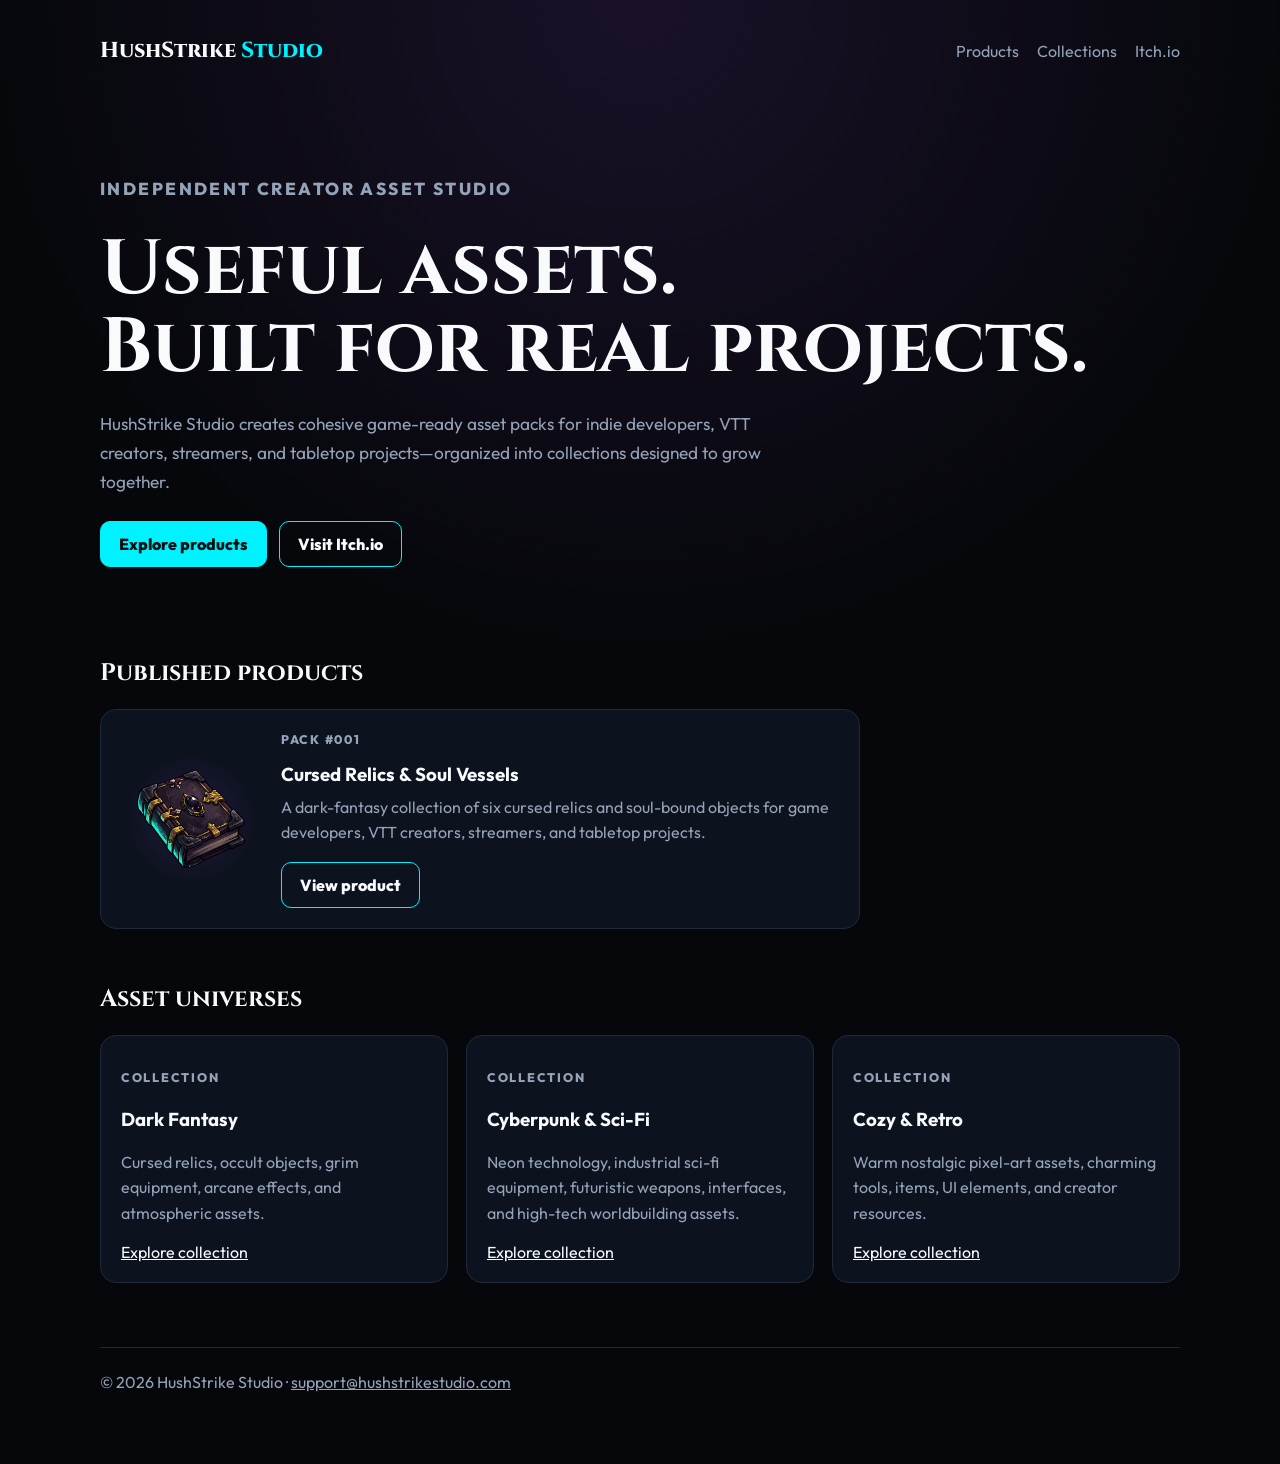
==== commit 8bfbb6f6: "Bust Website v2 preview asset cache" ====
--- a/index.html
+++ b/index.html
@@ -11,7 +11,7 @@
   <meta property="og:url" content="https://www.hushstrikestudio.com/">
   <link rel="canonical" href="https://www.hushstrikestudio.com/">
   <link href="https://fonts.googleapis.com/css2?family=Cinzel:wght@600;700;800&family=Outfit:wght@400;500;600;700&display=swap" rel="stylesheet">
-  <link rel="stylesheet" href="styles.css">
+  <link rel="stylesheet" href="styles.css?v=4">
 </head>
 <body>
   <main class="shell">
@@ -35,7 +35,7 @@
     </section>
     <footer>© 2026 HushStrike Studio · <a href="mailto:support@hushstrikestudio.com">support@hushstrikestudio.com</a></footer>
   </main>
-  <script src="site.js"></script>
+  <script src="site.js?v=4"></script>
   <script>renderHome().catch(e=>document.querySelector('#products').innerHTML='<p class="notice">Catalog preview could not load.</p>')</script>
 </body>
 </html>
--- a/styles.css
+++ b/styles.css
@@ -1,2 +1,3 @@
 :root{--bg:#05070a;--panel:#0a0e17;--card:#0d121f;--border:#1e293b;--text:#f8fafc;--muted:#94a3b8;--cyan:#00f2fe;--purple:#a855f7;--gold:#d4af37}
-*{box-sizing:border-box}body{margin:0;background:radial-gradient(circle at 50% 0,rgba(168,85,247,.13),transparent 42%),var(--bg);color:var(--text);font-family:Outfit,Arial,sans-serif}a{color:inherit}.shell{max-width:1120px;margin:auto;padding:36px 20px 72px}.top{display:flex;justify-content:space-between;gap:20px;align-items:center;margin-bottom:46px}.brand{font-family:Cinzel,serif;font-weight:800;font-size:1.35rem;text-decoration:none}.brand span{color:var(--cyan)}.nav{display:flex;gap:18px;flex-wrap:wrap}.nav a{color:var(--muted);text-decoration:none}.hero{padding:46px 0 36px}.eyebrow{color:var(--cyan);font-size:.78rem;font-weight:800;letter-spacing:.14em;text-transform:uppercase}.hero h1{font-family:Cinzel,serif;font-size:clamp(2.4rem,7vw,4.8rem);line-height:1.02;margin:.35em 0 .28em}.hero p{max-width:720px;color:var(--muted);font-size:1.08rem;line-height:1.7}.actions{display:flex;gap:12px;flex-wrap:wrap;margin-top:24px}.btn{display:inline-block;padding:12px 18px;border:1px solid var(--cyan);border-radius:10px;text-decoration:none;font-weight:800}.btn.primary{background:var(--cyan);color:#041014}.section{margin-top:54px}.section h2{font-family:Cinzel,serif}.grid{display:grid;grid-template-columns:repeat(auto-fit,minmax(250px,1fr));gap:18px}.card{background:var(--card);border:1px solid var(--border);border-radius:16px;padding:20px}.card p,.muted{color:var(--muted);line-height:1.6}.product-card img,.asset img{width:100%;aspect-ratio:1/1;object-fit:contain;background:radial-gradient(circle,rgba(168,85,247,.16),transparent 66%);border-radius:12px}.asset-grid{display:grid;grid-template-columns:repeat(auto-fit,minmax(150px,1fr));gap:14px}.asset{background:var(--panel);border:1px solid var(--border);border-radius:14px;padding:12px;text-align:center}.asset p{margin:.6em 0 0}.pill{display:inline-block;border:1px solid var(--border);border-radius:999px;padding:7px 11px;color:var(--muted);margin:4px}.notice{border-left:3px solid var(--gold);padding:14px 18px;background:rgba(212,175,55,.06);color:var(--muted)}footer{margin-top:64px;padding-top:24px;border-top:1px solid var(--border);color:var(--muted)}@media(max-width:640px){.top{align-items:flex-start;flex-direction:column}.hero{padding-top:20px}}
+*{box-sizing:border-box}body{margin:0;background:radial-gradient(circle at 50% 0,rgba(168,85,247,.13),transparent 42%),var(--bg);color:var(--text);font-family:Outfit,Arial,sans-serif}a{color:inherit}.shell{max-width:1120px;margin:auto;padding:36px 20px 72px}.top{display:flex;justify-content:space-between;gap:20px;align-items:center;margin-bottom:46px}.brand{font-family:Cinzel,serif;font-weight:800;font-size:1.35rem;text-decoration:none}.brand span{color:var(--cyan)}.nav{display:flex;gap:18px;flex-wrap:wrap}.nav a{color:var(--muted);text-decoration:none}.hero{padding:46px 0 36px}.eyebrow{color:var(--cyan);font-size:.78rem;font-weight:800;letter-spacing:.14em;text-transform:uppercase}.hero h1{font-family:Cinzel,serif;font-size:clamp(2.4rem,7vw,4.8rem);line-height:1.02;margin:.35em 0 .28em}.hero p{max-width:720px;color:var(--muted);font-size:1.08rem;line-height:1.7}.actions{display:flex;gap:12px;flex-wrap:wrap;margin-top:24px}.btn{display:inline-block;padding:12px 18px;border:1px solid var(--cyan);border-radius:10px;text-decoration:none;font-weight:800}.btn.primary{background:var(--cyan);color:#041014}.section{margin-top:54px}.section h2{font-family:Cinzel,serif}.grid{display:grid;grid-template-columns:repeat(auto-fit,minmax(250px,1fr));gap:18px}.card{background:var(--card);border:1px solid var(--border);border-radius:16px;padding:20px}.card p,.muted{color:var(--muted);line-height:1.6}.product-card{display:grid;grid-template-columns:140px 1fr;gap:20px;align-items:center;max-width:760px}.product-card-media{display:flex;align-items:center;justify-content:center;width:140px;height:140px;padding:14px;background:radial-gradient(circle,rgba(168,85,247,.14),transparent 66%);border-radius:12px}.product-card-media img{display:block;max-width:108px;max-height:108px;width:auto;height:auto;object-fit:contain}.product-card-copy h3{margin:.35em 0 .45em}.product-card-copy p{margin-top:0}.asset img{width:100%;aspect-ratio:1/1;object-fit:contain;background:radial-gradient(circle,rgba(168,85,247,.16),transparent 66%);border-radius:12px}.asset-grid{display:grid;grid-template-columns:repeat(auto-fit,minmax(150px,1fr));gap:14px}.asset{background:var(--panel);border:1px solid var(--border);border-radius:14px;padding:12px;text-align:center}.asset p{margin:.6em 0 0}.pill{display:inline-block;border:1px solid var(--border);border-radius:999px;padding:7px 11px;color:var(--muted);margin:4px}.notice{border-left:3px solid var(--gold);padding:14px 18px;background:rgba(212,175,55,.06);color:var(--muted)}footer{margin-top:64px;padding-top:24px;border-top:1px solid var(--border);color:var(--muted)}@media(max-width:640px){.top{align-items:flex-start;flex-direction:column}.hero{padding-top:20px}.product-card{grid-template-columns:96px 1fr;gap:14px}.product-card-media{width:96px;height:96px;padding:10px}.product-card-media img{max-width:74px;max-height:74px}.product-card-copy .btn{padding:10px 14px}}
+.product-card>img{display:block!important;width:auto!important;height:auto!important;max-width:110px!important;max-height:110px!important;margin:0 auto!important;padding:0!important;object-fit:contain!important}.product-card{min-height:0!important}.product-card-media{flex:0 0 140px!important}@media(max-width:640px){.product-card>img{max-width:72px!important;max-height:72px!important}}
